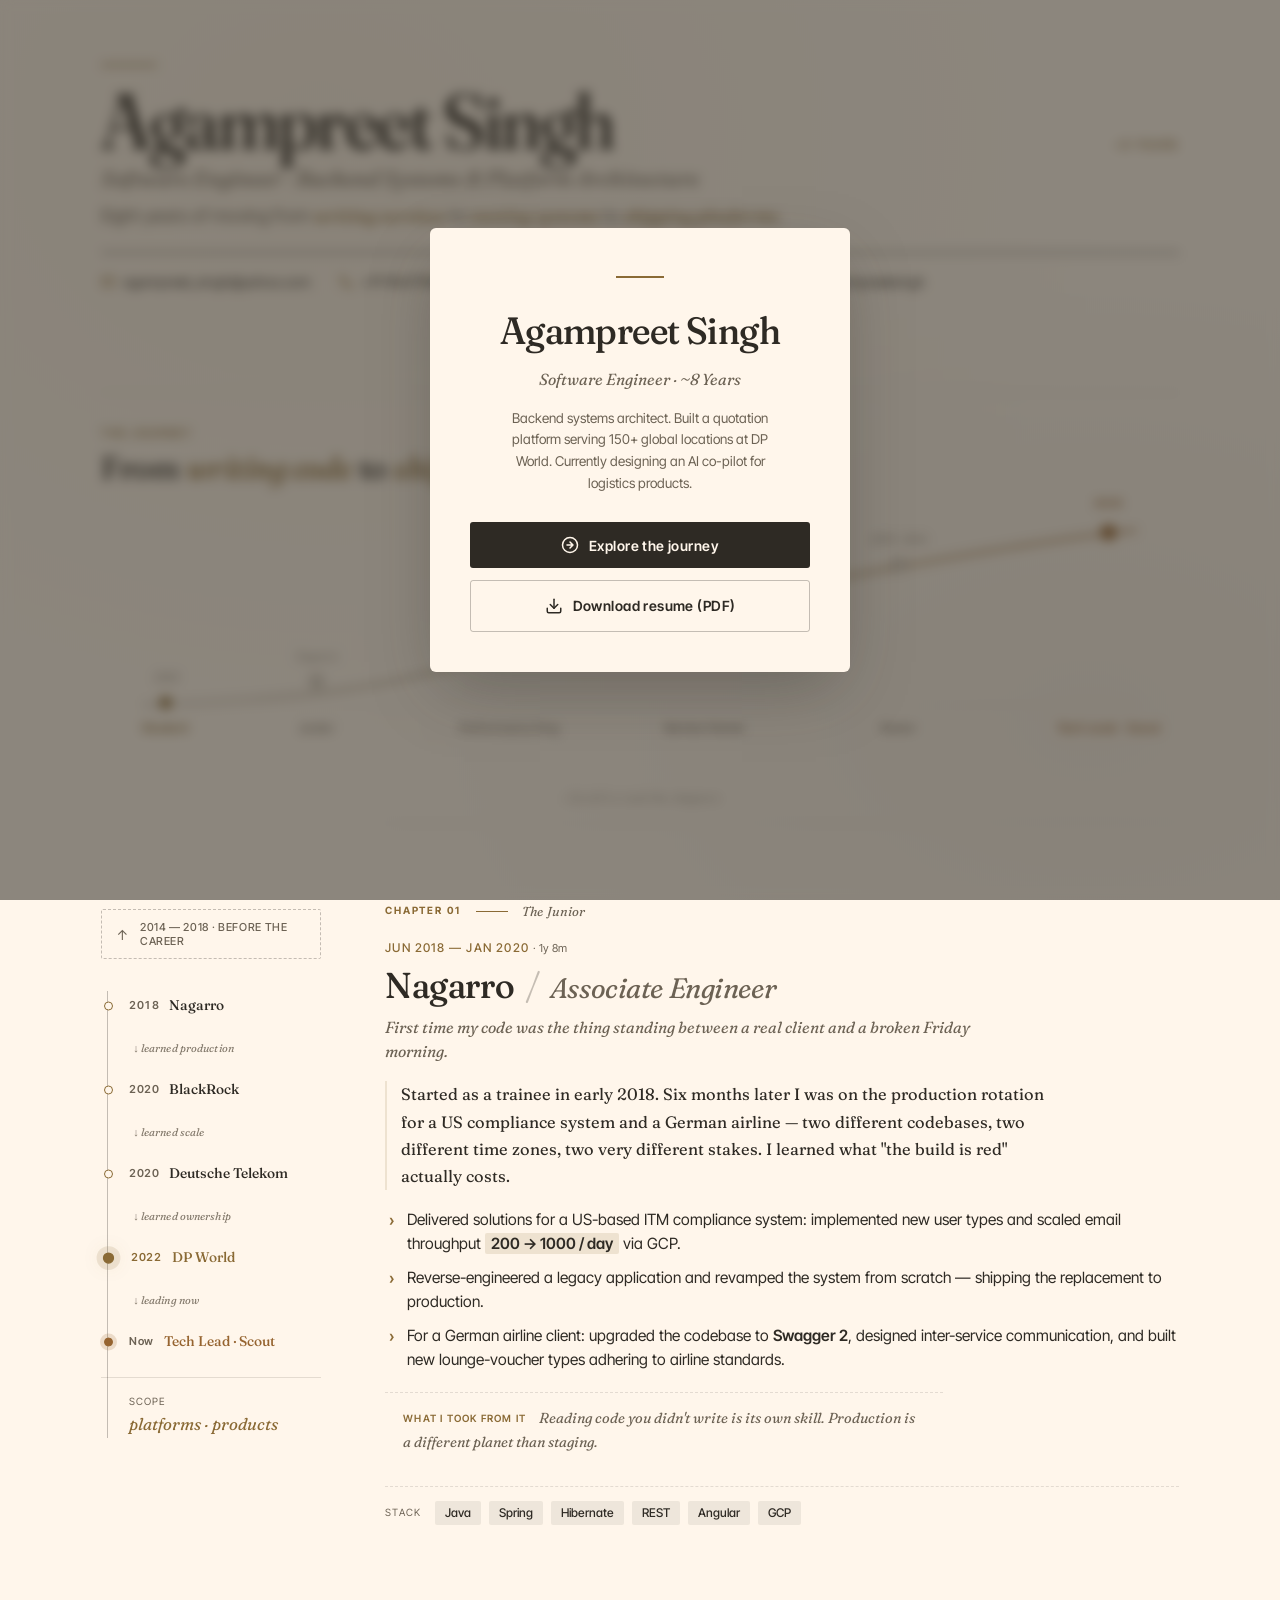
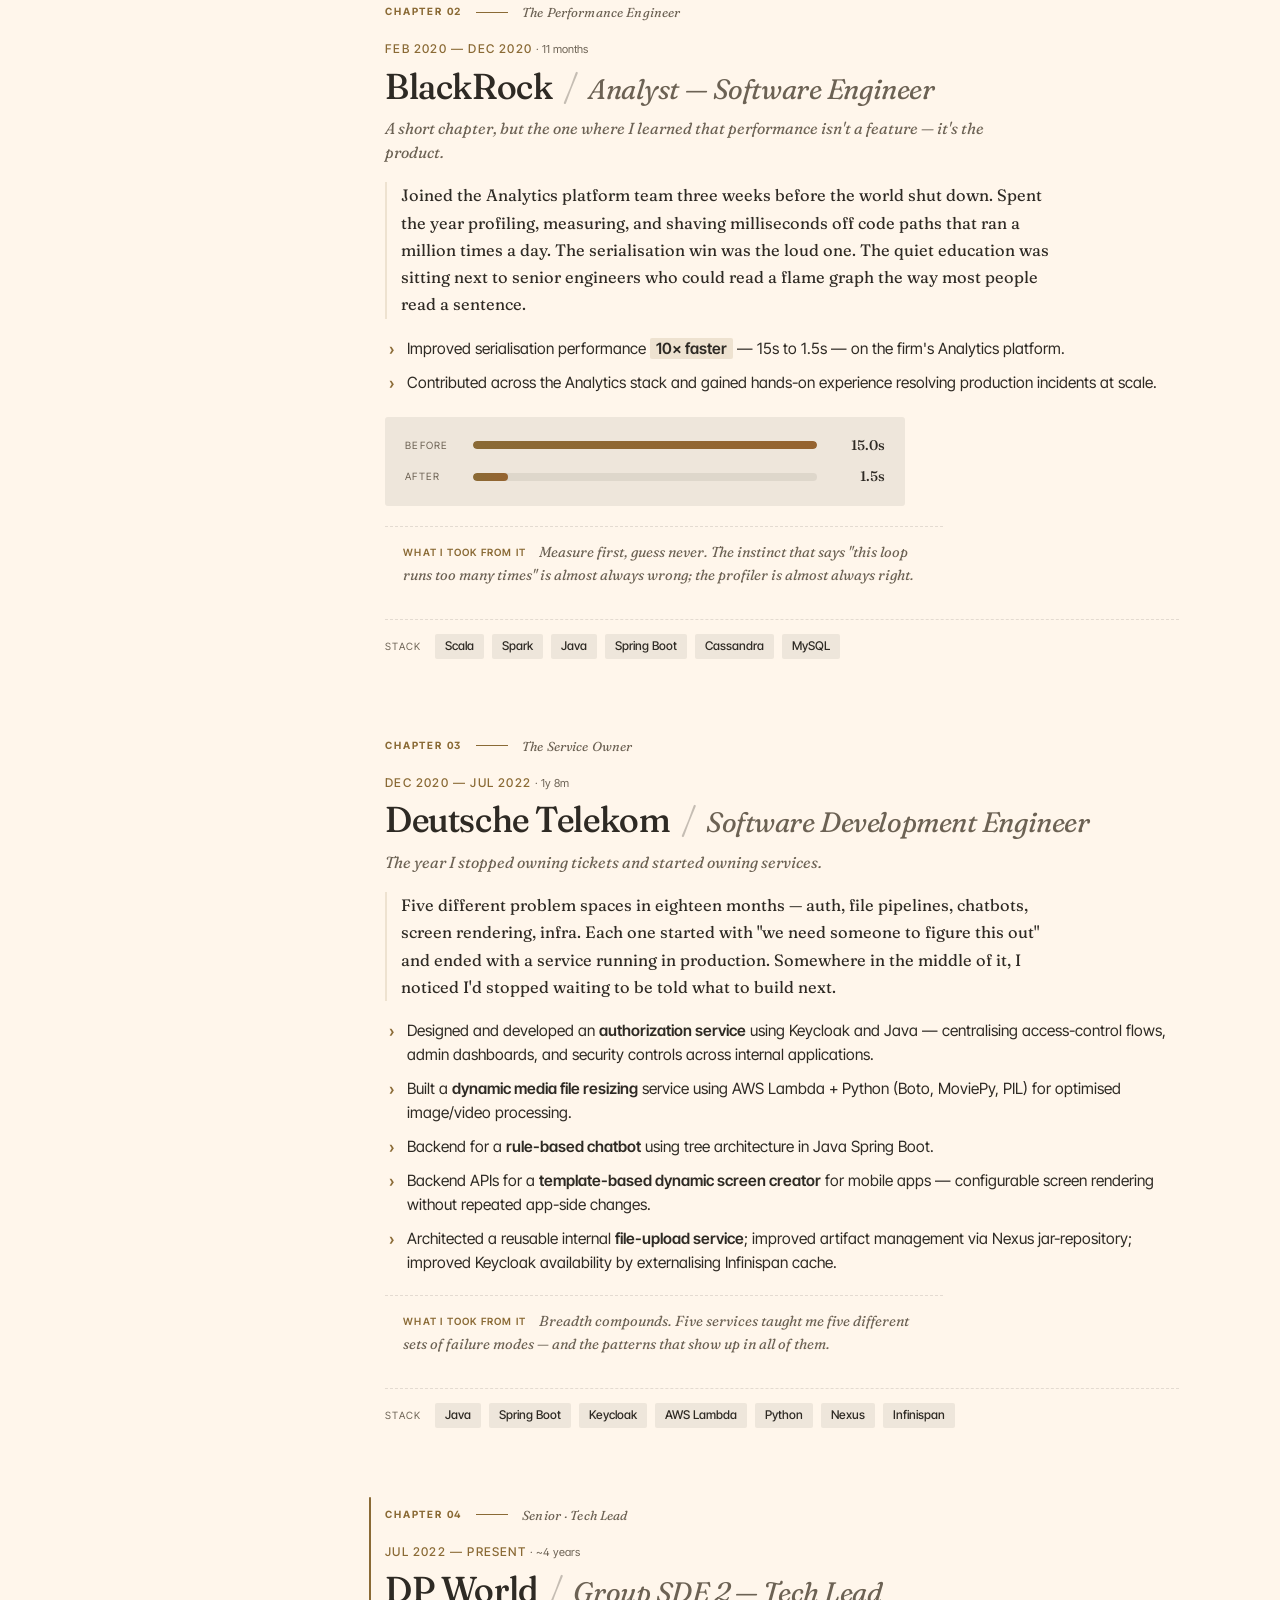
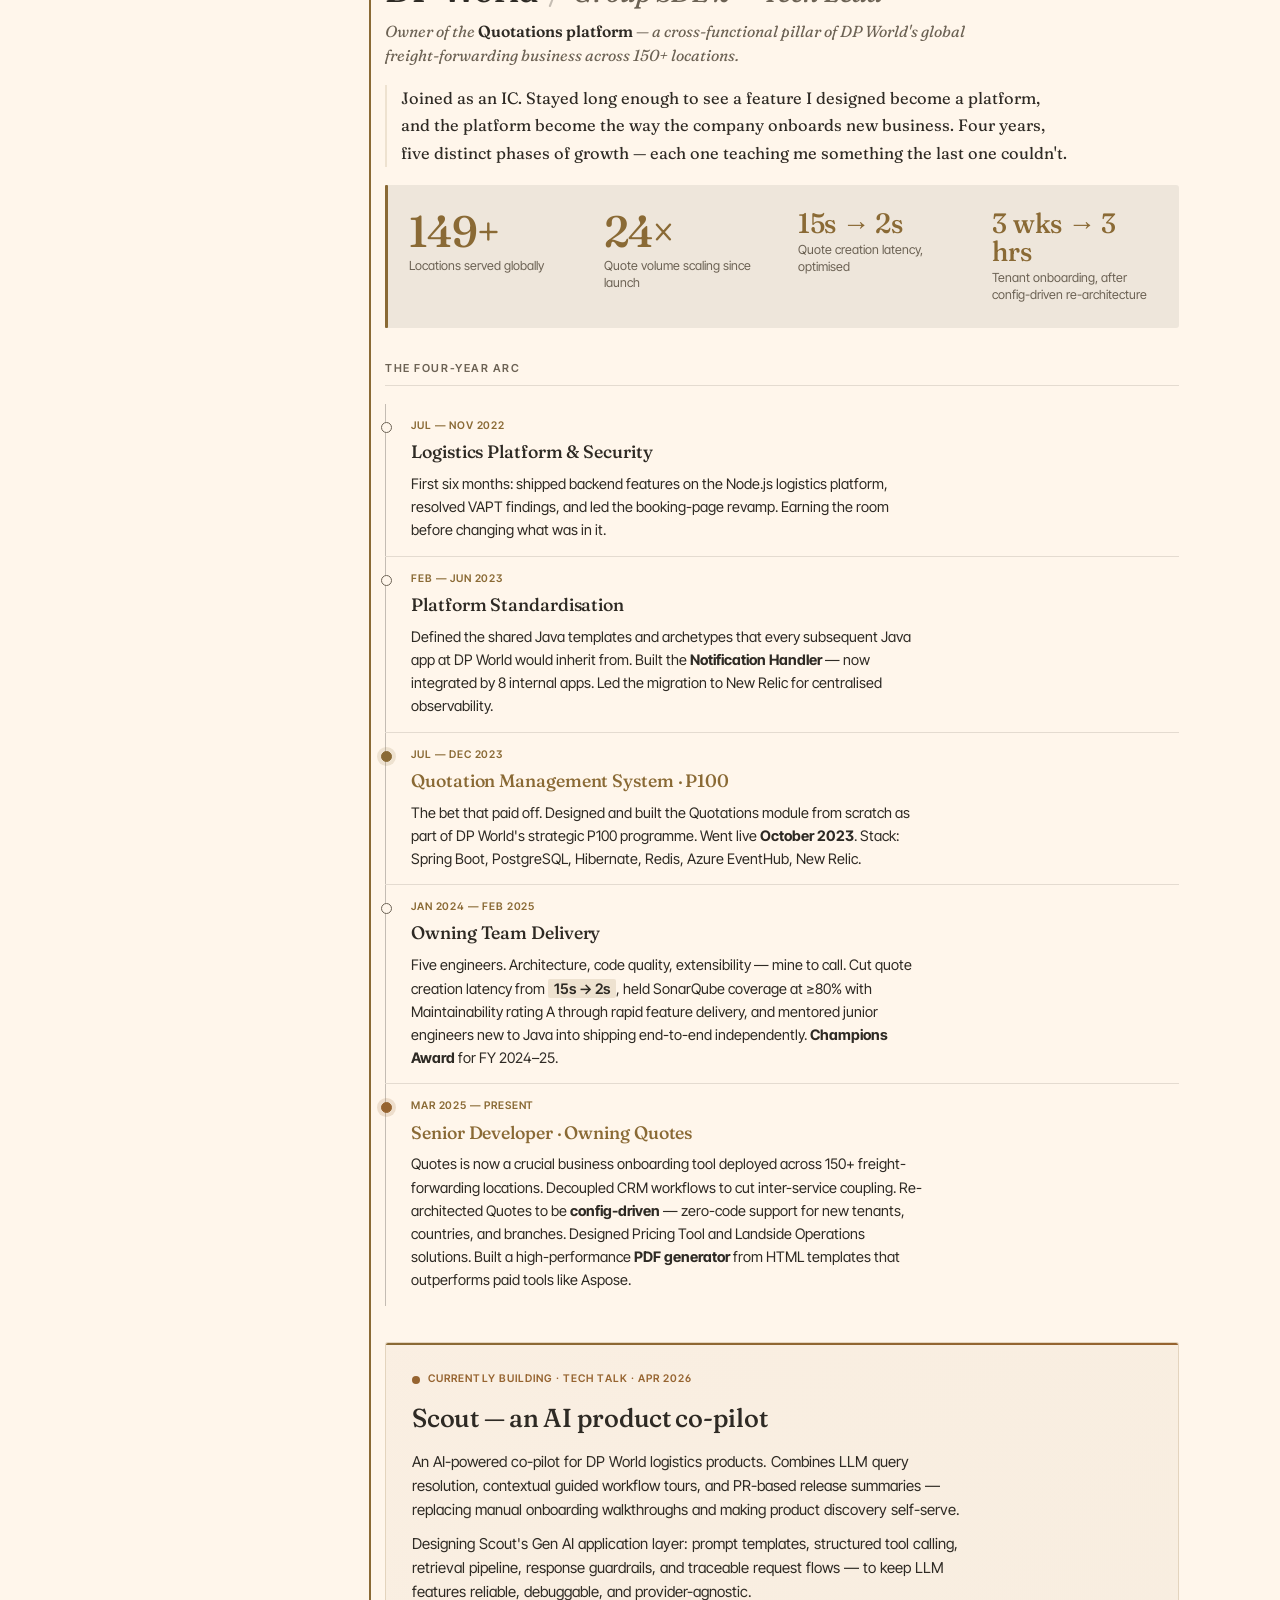
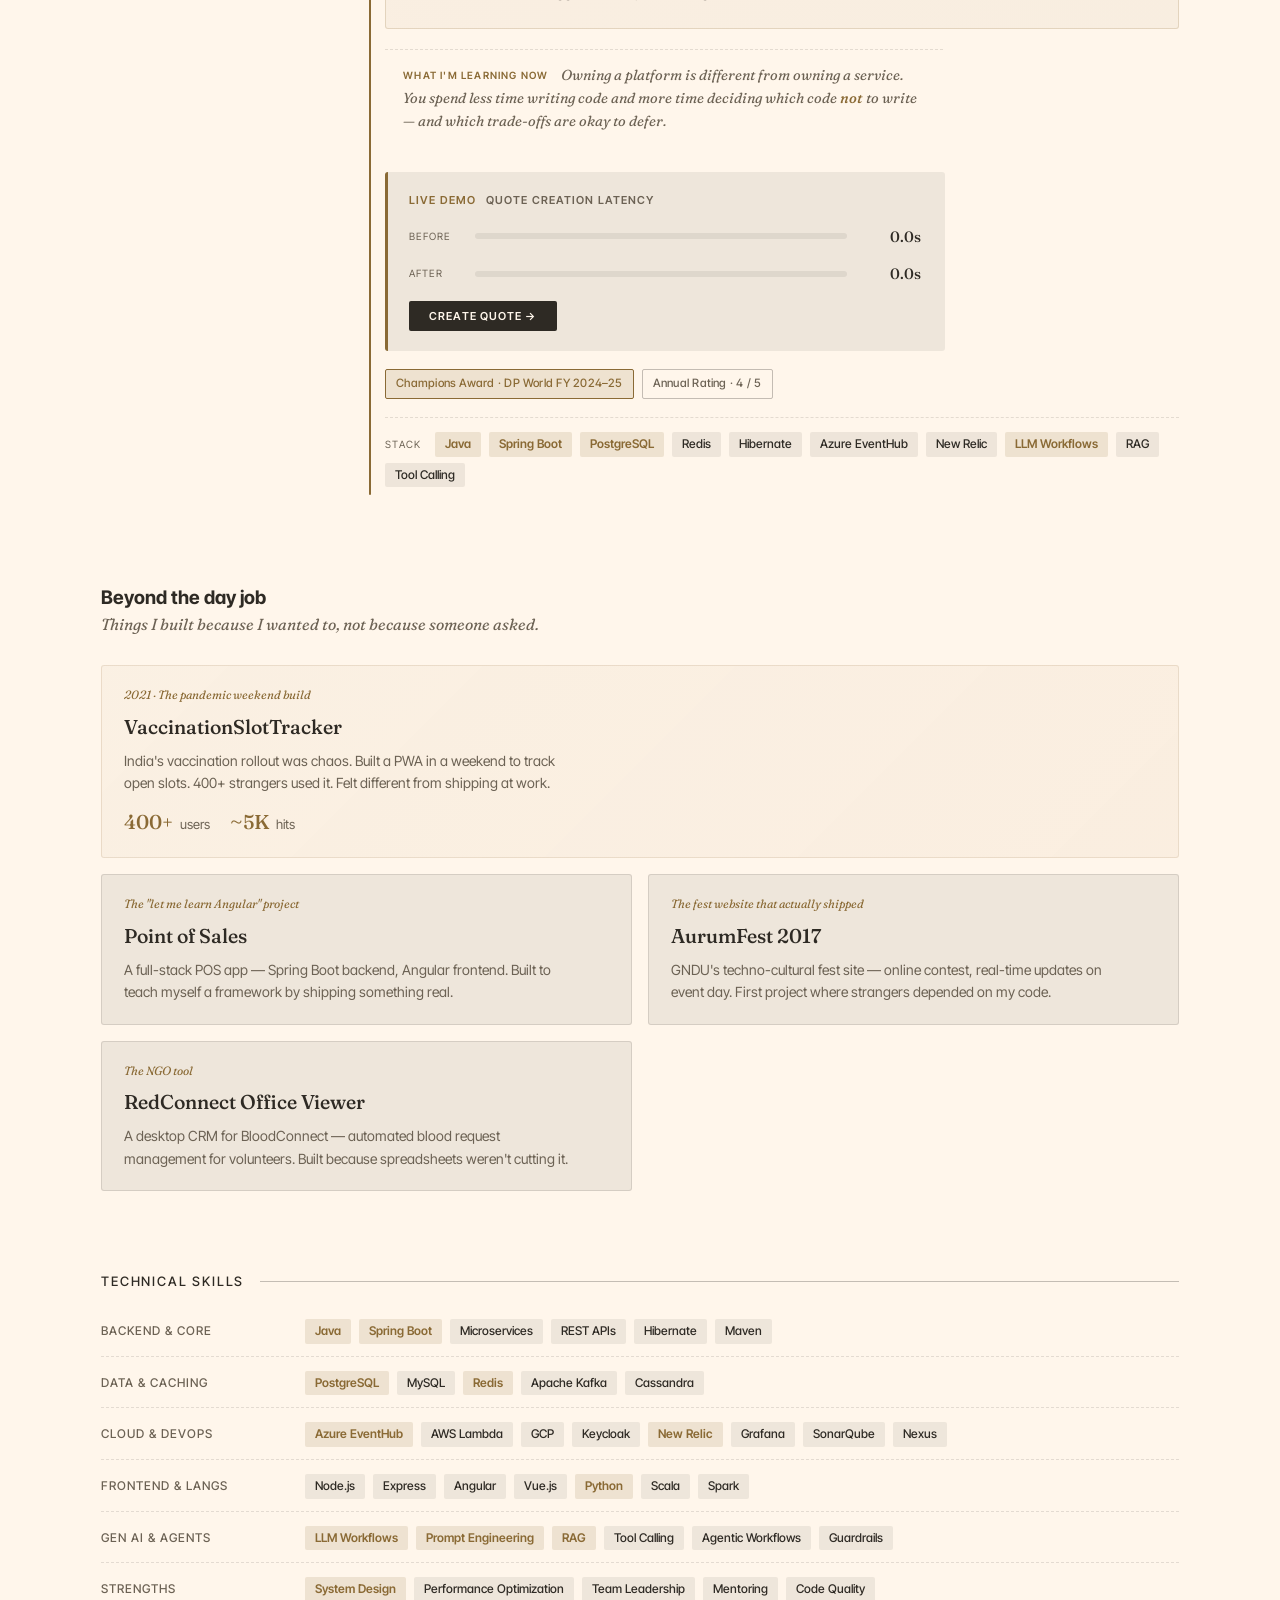
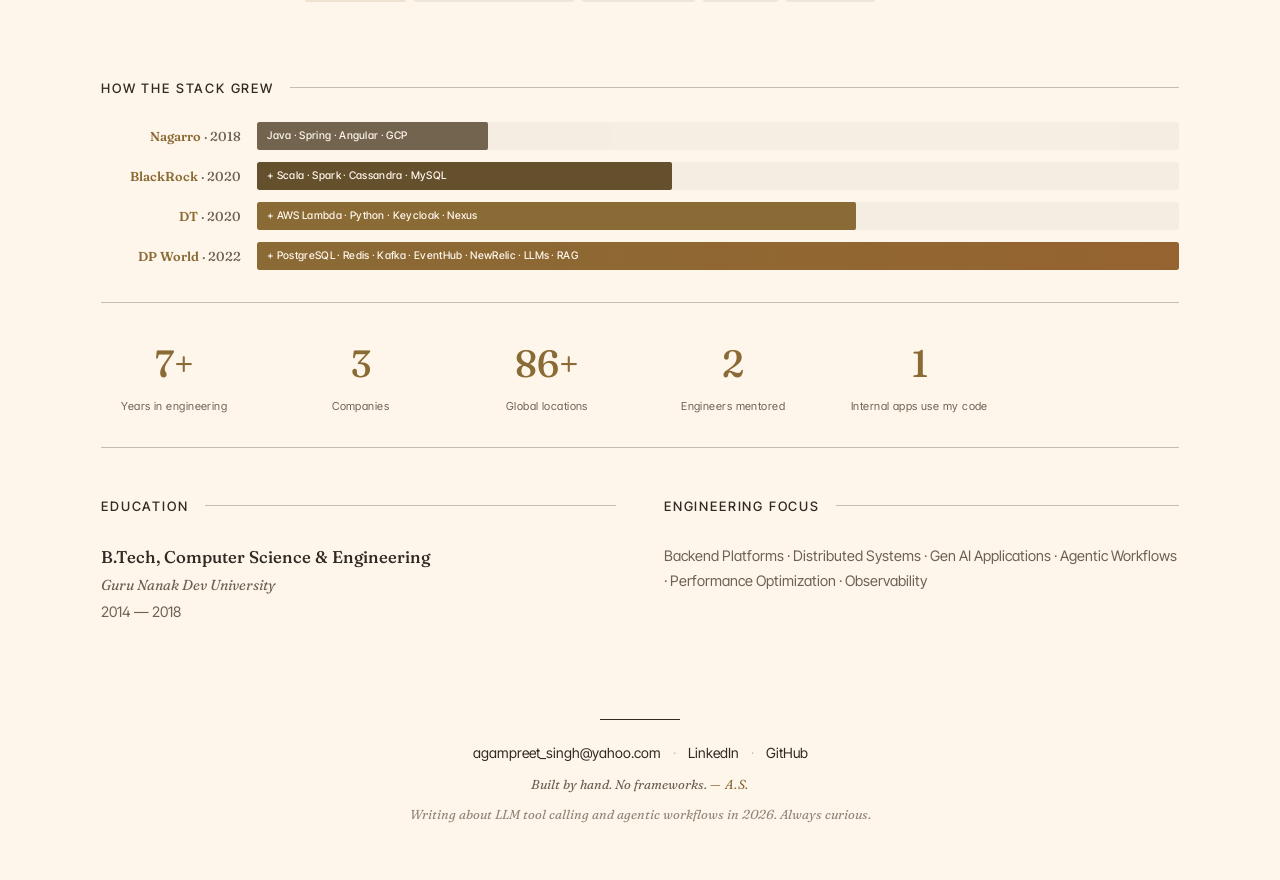
==== index.html @ b266a994 "resume @8 Years" ====
<!DOCTYPE html>
<html lang="en">
<head>
  <!-- ═══ CHARACTER SET & VIEWPORT ═══ -->
  <meta charset="utf-8">
  <meta name="viewport" content="width=device-width, initial-scale=1">
  <meta http-equiv="X-UA-Compatible" content="IE=edge">

  <!-- ═══ PRIMARY SEO ═══ -->
  <title>Agampreet Singh — Software Engineer · Backend Systems &amp; Platform Architecture</title>
  <meta name="description" content="Agampreet Singh is a Software Engineer with 8+ years building scalable backend platforms. Currently Group SDE 2 &amp; Tech Lead at DP World — architecting AI-powered logistics products and the Quotations platform serving 150+ global locations.">
  <meta name="keywords" content="Agampreet Singh, Software Engineer, Backend Engineer, Java, Spring Boot, DP World, BlackRock, Deutsche Telekom, Platform Architecture, Microservices, Gen AI, Tech Lead">
  <meta name="author" content="Agampreet Singh">
  <meta name="robots" content="index, follow">
  <link rel="canonical" href="https://agampreetsingh.me/">

  <!-- ═══ OPEN GRAPH (LinkedIn, Slack, WhatsApp previews) ═══ -->
  <meta property="og:type" content="profile">
  <meta property="og:title" content="Agampreet Singh — Software Engineer · Backend &amp; Platform">
  <meta property="og:description" content="8+ years. DP World · BlackRock · Deutsche Telekom · Nagarro. Currently building AI-powered logistics products and owning the Quotations platform serving 150+ global locations.">
  <meta property="og:url" content="https://agampreetsingh.me/">
  <meta property="og:site_name" content="Agampreet Singh">
  <meta property="og:locale" content="en_GB">
  <meta property="profile:first_name" content="Agampreet">
  <meta property="profile:last_name" content="Singh">

  <!-- ═══ TWITTER / X CARD ═══ -->
  <meta name="twitter:card" content="summary">
  <meta name="twitter:title" content="Agampreet Singh — Software Engineer">
  <meta name="twitter:description" content="8+ years. DP World · BlackRock · Deutsche Telekom. Backend systems, platform architecture, Gen AI.">
  <meta name="twitter:creator" content="@agampreetsingh">

  <!-- ═══ STRUCTURED DATA — Person + WebSite ═══ -->
  <script type="application/ld+json">
  {
    "@context": "https://schema.org",
    "@graph": [
      {
        "@type": "Person",
        "@id": "https://agampreetsingh.me/#person",
        "name": "Agampreet Singh",
        "jobTitle": "Software Engineer — Tech Lead",
        "description": "Software Engineer with 8+ years building scalable backend platforms and distributed systems. Currently Group SDE 2 at DP World, architecting AI-powered logistics products.",
        "url": "https://agampreetsingh.me/",
        "email": "agampreet_singh@yahoo.com",
        "sameAs": [
          "https://linkedin.com/in/agampreetsingh",
          "https://github.com/agampreetsingh"
        ],
        "alumniOf": {
          "@type": "CollegeOrUniversity",
          "name": "Guru Nanak Dev University",
          "sameAs": "https://www.gndu.ac.in/"
        },
        "knowsAbout": [
          "Java", "Spring Boot", "Microservices", "PostgreSQL", "Redis",
          "Apache Kafka", "Azure", "AWS", "Gen AI", "LLM Workflows",
          "RAG", "Agentic Workflows", "Platform Architecture",
          "Performance Optimization", "System Design"
        ],
        "worksFor": {
          "@type": "Organization",
          "name": "DP World",
          "sameAs": "https://www.dpworld.com/"
        }
      },
      {
        "@type": "WebSite",
        "@id": "https://agampreetsingh.me/#website",
        "url": "https://agampreetsingh.me/",
        "name": "Agampreet Singh — Portfolio",
        "description": "Personal portfolio of Agampreet Singh, Software Engineer specialising in backend systems and platform architecture.",
        "author": { "@id": "https://agampreetsingh.me/#person" }
      }
    ]
  }
  </script>

  <!-- ═══ PERFORMANCE HINTS ═══ -->
  <link rel="preconnect" href="https://fonts.googleapis.com">
  <link rel="preconnect" href="https://fonts.gstatic.com" crossorigin>
  <link rel="dns-prefetch" href="https://fonts.googleapis.com">

  <!-- ═══ FONTS ═══ -->
  <link href="https://fonts.googleapis.com/css2?family=Fraunces:ital,opsz,wght,SOFT,WONK@0,9..144,300..700,30..100,0..1;1,9..144,300..700,30..100,0..1&family=Inter+Tight:wght@400;500;600;700&display=swap" rel="stylesheet">

  <!-- ═══ FAVICON PLACEHOLDERS (drop your files here) ═══ -->
  <link rel="icon" href="/favicon.ico" sizes="any">
  <link rel="icon" type="image/png" sizes="32x32" href="/favicon-32.png">
  <link rel="icon" type="image/png" sizes="192x192" href="/favicon-192.png">
  <link rel="apple-touch-icon" sizes="180x180" href="/apple-touch-icon.png">
  <link rel="manifest" href="/site.webmanifest">
  <meta name="theme-color" content="#fff6eb">

  <!-- ═══ STYLESHEET ═══ -->
  <link rel="stylesheet" href="css/style.css">

  <!-- ═══ GOOGLE ANALYTICS ═══ -->
  <script async src="https://www.googletagmanager.com/gtag/js?id=G-FTN7V9PC06"></script>
  <script>
    window.dataLayer = window.dataLayer || [];
    function gtag(){dataLayer.push(arguments);}
    gtag('js', new Date());
    gtag('config', 'G-FTN7V9PC06');
  </script>
</head>
<body>
<a class="skip-link" href="#content">Skip to content</a>

<!-- ═══════ WELCOME MODAL ═══════ -->
<div class="welcome-overlay" id="welcomeOverlay">
  <div class="welcome-card" id="welcomeCard">
    <div class="welcome-accent"></div>
    <h2 class="welcome-name">Agampreet Singh</h2>
    <p class="welcome-sub">Software Engineer · ~8 Years</p>
    <p class="welcome-summary">Backend systems architect. Built a quotation platform serving 150+ global locations at DP World. Currently designing an AI co-pilot for logistics products.</p>
    <div class="welcome-actions">
      <button class="welcome-btn welcome-btn-primary" id="welcomeExplore" type="button">
        <svg width="18" height="18" viewBox="0 0 24 24" fill="none" stroke="currentColor" stroke-width="2" stroke-linecap="round" stroke-linejoin="round"><circle cx="12" cy="12" r="10"/><path d="m12 8 4 4-4 4M8 12h8"/></svg>
        Explore the journey
      </button>
      <a class="welcome-btn welcome-btn-secondary" href="resume.pdf" download id="welcomeDownload">
        <svg width="18" height="18" viewBox="0 0 24 24" fill="none" stroke="currentColor" stroke-width="2" stroke-linecap="round" stroke-linejoin="round"><path d="M21 15v4a2 2 0 0 1-2 2H5a2 2 0 0 1-2-2v-4"/><polyline points="7 10 12 15 17 10"/><line x1="12" y1="15" x2="12" y2="3"/></svg>
        Download resume (PDF)
      </a>
    </div>
  </div>
</div>

<!-- Scroll progress bar -->
<div class="scroll-progress" aria-hidden="true">
  <div class="scroll-progress-fill"></div>
</div>

<!-- Persistent name watermark — appears after masthead scrolls out -->
<div class="watermark" aria-hidden="true">
  <span class="watermark-name">Agampreet Singh</span>
  <span class="watermark-sep">·</span>
  <span class="watermark-stage" data-stage-target>The Student</span>
</div>

<a class="pdf-fab" id="pdfFab" href="resume.pdf" download title="Download Resume PDF" aria-label="Download Resume PDF">
  <svg width="20" height="20" viewBox="0 0 24 24" fill="none" stroke="currentColor" stroke-width="2" stroke-linecap="round" stroke-linejoin="round"><path d="M21 15v4a2 2 0 0 1-2 2H5a2 2 0 0 1-2-2v-4"/><polyline points="7 10 12 15 17 10"/><line x1="12" y1="15" x2="12" y2="3"/></svg>
  <span class="pdf-fab-label">PDF</span>
</a>



<!-- ═════════════════════ MOBILE HORIZONTAL TIMELINE RAIL ═════════════════════ -->
<nav class="mob-rail" aria-label="Career progress">
  <div class="mob-rail-track"><div class="mob-rail-fill"></div></div>
  <button class="mob-stop" data-role="nagarro">
    <span class="mob-dot"></span>
    <span class="mob-label">Nagarro</span>
  </button>
  <button class="mob-stop" data-role="blackrock">
    <span class="mob-dot"></span>
    <span class="mob-label">BlackRock</span>
  </button>
  <button class="mob-stop" data-role="telekom">
    <span class="mob-dot"></span>
    <span class="mob-label">Telekom</span>
  </button>
  <button class="mob-stop is-current" data-role="dpworld">
    <span class="mob-dot"></span>
    <span class="mob-label">DP World</span>
  </button>
</nav>

<div class="page">

  <!-- ═════════════════════ MASTHEAD ═════════════════════ -->
  <header class="masthead">
    <div class="accent-mark"></div>
    <div class="name-block">
      <h1>Agampreet Singh</h1>
      <span class="years-tag">~8 Years</span>
    </div>
    <p class="kicker">Software Engineer · Backend Systems &amp; Platform Architecture<br><span class="kicker-sub">Eight years of moving from <em>writing services</em> to <em>owning systems</em> to <em>shipping platforms.</em></span></p>
    <div class="masthead-rule"></div>
    <ul class="contact">
      <li>
        <svg class="icon" viewBox="0 0 24 24" fill="none" stroke="currentColor" stroke-width="2" stroke-linecap="round" stroke-linejoin="round" aria-hidden="true"><rect x="2" y="4" width="20" height="16" rx="2"/><path d="m22 7-10 5L2 7"/></svg>
        <a href="mailto:agampreet_singh@yahoo.com">agampreet_singh@yahoo.com</a>
      </li>
      <li>
        <svg class="icon" viewBox="0 0 24 24" fill="none" stroke="currentColor" stroke-width="2" stroke-linecap="round" stroke-linejoin="round" aria-hidden="true"><path d="M22 16.92v3a2 2 0 0 1-2.18 2 19.79 19.79 0 0 1-8.63-3.07 19.5 19.5 0 0 1-6-6 19.79 19.79 0 0 1-3.07-8.67A2 2 0 0 1 4.11 2h3a2 2 0 0 1 2 1.72 12.84 12.84 0 0 0 .7 2.81 2 2 0 0 1-.45 2.11L8.09 9.91a16 16 0 0 0 6 6l1.27-1.27a2 2 0 0 1 2.11-.45 12.84 12.84 0 0 0 2.81.7A2 2 0 0 1 22 16.92z"/></svg>
        <a href="tel:+919041716953">+91 9041716953</a>
      </li>
      <li>
        <svg class="icon" viewBox="0 0 24 24" fill="none" stroke="currentColor" stroke-width="2" stroke-linecap="round" stroke-linejoin="round" aria-hidden="true"><path d="M16 8a6 6 0 0 1 6 6v7h-4v-7a2 2 0 0 0-4 0v7h-4v-7a6 6 0 0 1 6-6z"/><rect x="2" y="9" width="4" height="12"/><circle cx="4" cy="4" r="2"/></svg>
        <a href="https://linkedin.com/in/agampreetsingh" target="_blank" rel="noopener">linkedin.com/in/agampreetsingh</a>
      </li>
      <li>
        <svg class="icon" viewBox="0 0 24 24" fill="none" stroke="currentColor" stroke-width="2" stroke-linecap="round" stroke-linejoin="round" aria-hidden="true"><path d="M9 19c-5 1.5-5-2.5-7-3m14 6v-3.87a3.37 3.37 0 0 0-.94-2.61c3.14-.35 6.44-1.54 6.44-7A5.44 5.44 0 0 0 20 4.77 5.07 5.07 0 0 0 19.91 1S18.73.65 16 2.48a13.38 13.38 0 0 0-7 0C6.27.65 5.09 1 5.09 1A5.07 5.07 0 0 0 5 4.77a5.44 5.44 0 0 0-1.5 3.78c0 5.42 3.3 6.61 6.44 7A3.37 3.37 0 0 0 9 18.13V22"/></svg>
        <a href="https://github.com/agampreetsingh" target="_blank" rel="noopener">github.com/agampreetsingh</a>
      </li>
    </ul>
  </header>

  <!-- ═════════════════════ CAREER COMPASS — the trajectory at a glance ═════════════════════ -->
  <section class="compass" aria-label="Career trajectory overview">
    <div class="compass-head">
      <span class="compass-eyebrow">The journey</span>
      <h2 class="compass-title">From <em>writing code</em> to <em>shipping platforms</em></h2>
    </div>
    <div class="compass-canvas" aria-hidden="true">
      <svg class="compass-svg" viewBox="0 0 1000 240" preserveAspectRatio="xMidYMid meet">
        <!-- The trajectory curve -->
        <defs>
          <linearGradient id="trajGrad" x1="0" y1="0" x2="1" y2="0">
            <stop offset="0%"  stop-color="var(--ink-soft)" stop-opacity="0.4"/>
            <stop offset="50%" stop-color="var(--accent)" stop-opacity="0.9"/>
            <stop offset="100%" stop-color="var(--accent-warm)" stop-opacity="1"/>
          </linearGradient>
        </defs>
        <!-- Baseline -->
        <line x1="40" y1="180" x2="960" y2="180" stroke="var(--hairline-soft)" stroke-width="1" stroke-dasharray="3 4"/>
        <!-- The trajectory path: gentle climb from lower-left to upper-right -->
        <path id="trajectory"
              d="M 40 180 C 200 175, 280 160, 340 140 S 480 100, 560 85 S 720 55, 820 38 S 940 20, 960 18"
              fill="none"
              stroke="url(#trajGrad)"
              stroke-width="2.2"
              stroke-linecap="round"
              pathLength="100"
              class="compass-path"/>
        <!-- Stage milestones -->
        <g class="compass-stops">
          <g class="compass-stop" data-stage="student" style="--stop-x:60px; --stop-y:178px;">
            <circle cx="60" cy="178" r="5" class="compass-dot"/>
            <text x="60" y="205" class="compass-label" text-anchor="middle">Student</text>
            <text x="60" y="158" class="compass-year" text-anchor="middle">2018</text>
          </g>
          <g class="compass-stop" data-stage="junior" style="--stop-x:200px; --stop-y:158px;">
            <circle cx="200" cy="158" r="5" class="compass-dot"/>
            <text x="200" y="205" class="compass-label" text-anchor="middle">Junior</text>
            <text x="200" y="138" class="compass-year" text-anchor="middle">Nagarro</text>
          </g>
          <g class="compass-stop" data-stage="perf" style="--stop-x:380px; --stop-y:120px;">
            <circle cx="380" cy="120" r="5" class="compass-dot"/>
            <text x="380" y="205" class="compass-label" text-anchor="middle">Performance Eng.</text>
            <text x="380" y="100" class="compass-year" text-anchor="middle">BlackRock</text>
          </g>
          <g class="compass-stop" data-stage="owner" style="--stop-x:560px; --stop-y:85px;">
            <circle cx="560" cy="85" r="5" class="compass-dot"/>
            <text x="560" y="205" class="compass-label" text-anchor="middle">Service Owner</text>
            <text x="560" y="65" class="compass-year" text-anchor="middle">DT</text>
          </g>
          <g class="compass-stop" data-stage="senior" style="--stop-x:740px; --stop-y:50px;">
            <circle cx="740" cy="50" r="5" class="compass-dot"/>
            <text x="740" y="205" class="compass-label" text-anchor="middle">Senior</text>
            <text x="740" y="30" class="compass-year" text-anchor="middle">DPW · 2024</text>
          </g>
          <g class="compass-stop" data-stage="lead" style="--stop-x:935px; --stop-y:20px;">
            <circle cx="935" cy="20" r="6.5" class="compass-dot compass-dot-current"/>
            <text x="935" y="205" class="compass-label compass-label-current" text-anchor="middle">Tech Lead · Scout</text>
            <text x="935" y="-4" class="compass-year compass-year-current" text-anchor="middle">Now</text>
          </g>
        </g>
        <!-- Moving marker (current scroll position on the curve) -->
        <circle r="8" class="compass-marker" cx="60" cy="178"/>
      </svg>
    </div>
    <p class="compass-hint">↓ Scroll to read the chapters</p>
    <!-- Mobile compass (replaces SVG on small screens) -->
    <div class="compass-mobile" aria-hidden="true">
      <div class="compass-mobile-stop is-reached" data-target="nagarro"><span class="compass-mobile-year">2018</span><span class="compass-mobile-label">The Junior</span></div>
      <div class="compass-mobile-stop" data-target="blackrock"><span class="compass-mobile-year">2020</span><span class="compass-mobile-label">Performance Eng.</span></div>
      <div class="compass-mobile-stop" data-target="telekom"><span class="compass-mobile-year">2020</span><span class="compass-mobile-label">Service Owner</span></div>
      <div class="compass-mobile-stop" data-target="dpworld"><span class="compass-mobile-year">2022</span><span class="compass-mobile-label">Senior · Lead</span></div>
      <div class="compass-mobile-stop is-current" data-target="dpworld"><span class="compass-mobile-year">Now</span><span class="compass-mobile-label">Tech Lead · Scout</span></div>
    </div>
  </section>

  <main id="content" class="main">

    <!-- ═════════════════════ TIMELINE + EXPERIENCE ═════════════════════ -->
    <section class="journey" aria-label="Career timeline">

      <!-- LEFT: the spine -->
      <aside class="timeline" aria-hidden="true">
        <div class="timeline-inner">

          <!-- Collapsed college reveal -->
          <button class="college-toggle" type="button" aria-expanded="false" aria-controls="college-segment">
            <span class="college-toggle-arrow">↑</span>
            <span class="college-toggle-label">2014 — 2018 · Before the career</span>
          </button>

          <!-- College segment (expandable) -->
          <div class="timeline-segment college-segment" id="college-segment" hidden>
            <div class="segment-line"></div>
            <div class="segment-stations">
              <div class="station" data-year="2014" data-station="college-start">
                <span class="station-dot"></span>
                <span class="station-year">2014</span>
                <span class="station-label">B.Tech, GNDU</span>
              </div>
              <div class="station" data-year="2016" data-station="college-mid">
                <span class="station-dot"></span>
                <span class="station-year">2016</span>
                <span class="station-label">Tech Head · CES</span>
              </div>
              <div class="station" data-year="2017" data-station="bootcamp">
                <span class="station-dot"></span>
                <span class="station-year">2017</span>
                <span class="station-label">Nagarro Bootcamp</span>
              </div>
              <div class="station" data-year="2018-trainee" data-station="trainee">
                <span class="station-dot"></span>
                <span class="station-year">2018</span>
                <span class="station-label">SDE Trainee</span>
              </div>
            </div>
          </div>

          <!-- Professional segment (always visible) -->
          <div class="timeline-segment pro-segment">
            <!-- The growing scope line -->
            <div class="scope-line">
              <div class="scope-line-fill"></div>
            </div>

            <div class="segment-stations">
              <div class="station is-pro" data-year="2018" data-station="nagarro" data-scope="1">
                <span class="station-dot"></span>
                <span class="station-year">2018</span>
                <span class="station-label">Nagarro</span>
              </div>
              <span class="station-bridge">↓ learned production</span>
              <div class="station is-pro" data-year="2020" data-station="blackrock" data-scope="2">
                <span class="station-dot"></span>
                <span class="station-year">2020</span>
                <span class="station-label">BlackRock</span>
              </div>
              <span class="station-bridge">↓ learned scale</span>
              <div class="station is-pro" data-year="2020-dec" data-station="telekom" data-scope="3">
                <span class="station-dot"></span>
                <span class="station-year">2020</span>
                <span class="station-label">Deutsche Telekom</span>
              </div>
              <span class="station-bridge">↓ learned ownership</span>
              <div class="station is-pro" data-year="2022" data-station="dpworld" data-scope="5">
                <span class="station-dot"></span>
                <span class="station-year">2022</span>
                <span class="station-label">DP World</span>
              </div>
              <span class="station-bridge">↓ leading now</span>
              <div class="station is-pro is-current" data-year="2026" data-station="now" data-scope="5">
                <span class="station-dot"></span>
                <span class="station-year">Now</span>
                <span class="station-label">Tech Lead · Scout</span>
              </div>
            </div>

            <!-- Scope ticker that travels with scroll -->
            <div class="scope-indicator">
              <span class="scope-label">Scope</span>
              <span class="scope-value">tickets</span>
            </div>
          </div>

        </div>
      </aside>

      <!-- RIGHT: the content -->
      <div class="content">

        <!-- Mobile-only college toggle (desktop one is in the timeline aside) -->
        <button class="college-toggle college-toggle-mobile" type="button" aria-expanded="false" aria-controls="college-content">
          <span class="college-toggle-arrow">↑</span>
          <span class="college-toggle-label">2014 — 2018 · Before the career</span>
        </button>

        <!-- College content (mirrors expanded timeline) -->
        <div class="content-college" id="college-content" hidden>
          <header class="role-head">
            <span class="role-meta">2014 — 2018</span>
            <h2>Before the career</h2>
            <p class="role-sub">Guru Nanak Dev University · B.Tech, Computer Science &amp; Engineering</p>
          </header>
          <div class="role-body">
            <p class="role-narrative">Four years of building things, teaching things, and running things. The pattern that became the career started here — show up early, ship something, teach someone else how to ship it too.</p>
            <ul class="bullets">
              <li><strong>Technical Head</strong>, Computer Engineering Students Society — taught flash classes on programming with the highest audience attendance of the 2016–17 session.</li>
              <li>Conducted workshops on game and web development; arranged sessions with industry professionals.</li>
              <li>Built <strong>AurumFest</strong> (2017) — the techno-cultural fest website for GNDU with an online contest and real-time updates on event day.</li>
              <li>Founded and ran the university music club; organised technical and cultural events at Aurum'17.</li>
              <li>Volunteer at <strong>BloodConnect</strong> NGO — handled blood-requirement requests and co-organised donation camps in Amritsar.</li>
            </ul>
            <div class="role-badges">
              <span class="badge">Google Scholarship · Grow with Google India · 2018</span>
              <span class="badge">Code Overnight 2016 · Winner</span>
              <span class="badge">Geek Night 2016 · Winner</span>
              <span class="badge">TCS GamOn 2016 · Top 3% Nationally</span>
            </div>
          </div>
        </div>

        <!-- Nagarro -->
        <article class="role-card" data-role="nagarro" data-stage="junior" data-stage-label="The Junior">
          <div class="chapter-intro" aria-hidden="true">
            <span class="chapter-num">Chapter 01</span>
            <span class="chapter-divider"></span>
            <span class="chapter-stage">The Junior</span>
          </div>
          <header class="role-head">
            <span class="role-meta">Jun 2018 — Jan 2020 <span class="role-meta-tag">· 1y 8m</span></span>
            <h2>Nagarro <span class="role-sep">/</span> <span class="role-position">Associate Engineer</span></h2>
            <p class="role-sub">First time my code was the thing standing between a real client and a broken Friday morning.</p>
          </header>
          <div class="role-body">
            <p class="role-narrative">Started as a trainee in early 2018. Six months later I was on the production rotation for a US compliance system and a German airline — two different codebases, two different time zones, two very different stakes. I learned what "the build is red" actually costs.</p>
            <ul class="bullets">
              <li>Delivered solutions for a US-based ITM compliance system: implemented new user types and scaled email throughput <span class="hl">200 → 1000 / day</span> via GCP.</li>
              <li>Reverse-engineered a legacy application and revamped the system from scratch — shipping the replacement to production.</li>
              <li>For a German airline client: upgraded the codebase to <strong>Swagger 2</strong>, designed inter-service communication, and built new lounge-voucher types adhering to airline standards.</li>
            </ul>
            <p class="role-takeaway"><span class="takeaway-label">What I took from it</span> Reading code you didn't write is its own skill. Production is a different planet than staging.</p>
            <div class="role-stack">
              <span class="stack-label">Stack</span>
              <span class="chip">Java</span>
              <span class="chip">Spring</span>
              <span class="chip">Hibernate</span>
              <span class="chip">REST</span>
              <span class="chip">Angular</span>
              <span class="chip">GCP</span>
            </div>
          </div>
        </article>

        <!-- BlackRock -->
        <article class="role-card" data-role="blackrock" data-stage="perf" data-stage-label="The Performance Engineer">
          <div class="chapter-intro" aria-hidden="true">
            <span class="chapter-num">Chapter 02</span>
            <span class="chapter-divider"></span>
            <span class="chapter-stage">The Performance Engineer</span>
          </div>
          <header class="role-head">
            <span class="role-meta">Feb 2020 — Dec 2020 <span class="role-meta-tag">· 11 months</span></span>
            <h2>BlackRock <span class="role-sep">/</span> <span class="role-position">Analyst — Software Engineer</span></h2>
            <p class="role-sub">A short chapter, but the one where I learned that performance isn't a feature — it's the product.</p>
          </header>
          <div class="role-body">
            <p class="role-narrative">Joined the Analytics platform team three weeks before the world shut down. Spent the year profiling, measuring, and shaving milliseconds off code paths that ran a million times a day. The serialisation win was the loud one. The quiet education was sitting next to senior engineers who could read a flame graph the way most people read a sentence.</p>
            <ul class="bullets">
              <li>Improved serialisation performance <span class="hl">10× faster</span> — 15s to 1.5s — on the firm's Analytics platform.</li>
              <li>Contributed across the Analytics stack and gained hands-on experience resolving production incidents at scale.</li>
            </ul>
            <!-- Small visual moment — the 10× win, drawn -->
            <div class="latency-viz" data-viz="blackrock-latency" aria-hidden="true">
              <div class="latency-row">
                <span class="latency-tag">Before</span>
                <div class="latency-bar latency-bar-before"><span class="latency-bar-fill"></span></div>
                <span class="latency-value">15.0s</span>
              </div>
              <div class="latency-row">
                <span class="latency-tag">After</span>
                <div class="latency-bar latency-bar-after"><span class="latency-bar-fill"></span></div>
                <span class="latency-value">1.5s</span>
              </div>
            </div>
            <p class="role-takeaway"><span class="takeaway-label">What I took from it</span> Measure first, guess never. The instinct that says "this loop runs too many times" is almost always wrong; the profiler is almost always right.</p>
            <div class="role-stack">
              <span class="stack-label">Stack</span>
              <span class="chip">Scala</span>
              <span class="chip">Spark</span>
              <span class="chip">Java</span>
              <span class="chip">Spring Boot</span>
              <span class="chip">Cassandra</span>
              <span class="chip">MySQL</span>
            </div>
          </div>
        </article>

        <!-- Deutsche Telekom -->
        <article class="role-card" data-role="telekom" data-stage="owner" data-stage-label="The Service Owner">
          <div class="chapter-intro" aria-hidden="true">
            <span class="chapter-num">Chapter 03</span>
            <span class="chapter-divider"></span>
            <span class="chapter-stage">The Service Owner</span>
          </div>
          <header class="role-head">
            <span class="role-meta">Dec 2020 — Jul 2022 <span class="role-meta-tag">· 1y 8m</span></span>
            <h2>Deutsche Telekom <span class="role-sep">/</span> <span class="role-position">Software Development Engineer</span></h2>
            <p class="role-sub">The year I stopped owning tickets and started owning services.</p>
          </header>
          <div class="role-body">
            <p class="role-narrative">Five different problem spaces in eighteen months — auth, file pipelines, chatbots, screen rendering, infra. Each one started with "we need someone to figure this out" and ended with a service running in production. Somewhere in the middle of it, I noticed I'd stopped waiting to be told what to build next.</p>
            <ul class="bullets">
              <li>Designed and developed an <strong>authorization service</strong> using Keycloak and Java — centralising access-control flows, admin dashboards, and security controls across internal applications.</li>
              <li>Built a <strong>dynamic media file resizing</strong> service using AWS Lambda + Python (Boto, MoviePy, PIL) for optimised image/video processing.</li>
              <li>Backend for a <strong>rule-based chatbot</strong> using tree architecture in Java Spring Boot.</li>
              <li>Backend APIs for a <strong>template-based dynamic screen creator</strong> for mobile apps — configurable screen rendering without repeated app-side changes.</li>
              <li>Architected a reusable internal <strong>file-upload service</strong>; improved artifact management via Nexus jar-repository; improved Keycloak availability by externalising Infinispan cache.</li>
            </ul>
            <p class="role-takeaway"><span class="takeaway-label">What I took from it</span> Breadth compounds. Five services taught me five different sets of failure modes — and the patterns that show up in all of them.</p>
            <div class="role-stack">
              <span class="stack-label">Stack</span>
              <span class="chip">Java</span>
              <span class="chip">Spring Boot</span>
              <span class="chip">Keycloak</span>
              <span class="chip">AWS Lambda</span>
              <span class="chip">Python</span>
              <span class="chip">Nexus</span>
              <span class="chip">Infinispan</span>
            </div>
          </div>
        </article>

        <!-- DP World -->
        <article class="role-card is-headline" data-role="dpworld" data-stage="lead" data-stage-label="The Tech Lead">
          <div class="chapter-intro" aria-hidden="true">
            <span class="chapter-num">Chapter 04</span>
            <span class="chapter-divider"></span>
            <span class="chapter-stage">Senior · Tech Lead</span>
          </div>
          <header class="role-head">
            <span class="role-meta">Jul 2022 — Present <span class="role-meta-tag">· ~4 years</span></span>
            <h2>DP World <span class="role-sep">/</span> <span class="role-position">Group SDE 2 — Tech Lead</span></h2>
            <p class="role-sub">Owner of the <strong>Quotations platform</strong> — a cross-functional pillar of DP World's global freight-forwarding business across 150+ locations.</p>
          </header>
          <div class="role-body">

            <p class="role-narrative">Joined as an IC. Stayed long enough to see a feature I designed become a platform, and the platform become the way the company onboards new business. Four years, five distinct phases of growth — each one teaching me something the last one couldn't.</p>

            <!-- Headline metrics -->
            <div class="metrics" data-viz="dpw-metrics">
              <div class="metric">
                <span class="metric-number" data-count-to="150" data-count-suffix="+">0</span>
                <span class="metric-label">Locations served globally</span>
              </div>
              <div class="metric">
                <span class="metric-number" data-count-to="25" data-count-suffix="×">0</span>
                <span class="metric-label">Quote volume scaling since launch</span>
              </div>
              <div class="metric">
                <span class="metric-number metric-text" data-text-to="15s → 2s">—</span>
                <span class="metric-label">Quote creation latency, optimised</span>
              </div>
              <div class="metric">
                <span class="metric-number metric-text" data-text-to="3 wks → 3 hrs">—</span>
                <span class="metric-label">Tenant onboarding, after config-driven re-architecture</span>
              </div>
            </div>

            <!-- ═════ Phased journey inside DP World ═════ -->
            <div class="phases">
              <h3 class="phases-head">The four-year arc</h3>

              <div class="phase">
                <span class="phase-date">Jul — Nov 2022</span>
                <h4 class="phase-title">Logistics Platform &amp; Security</h4>
                <p class="phase-body">First six months: shipped backend features on the Node.js logistics platform, resolved VAPT findings, and led the booking-page revamp. Earning the room before changing what was in it.</p>
              </div>

              <div class="phase">
                <span class="phase-date">Feb — Jun 2023</span>
                <h4 class="phase-title">Platform Standardisation</h4>
                <p class="phase-body">Defined the shared Java templates and archetypes that every subsequent Java app at DP World would inherit from. Built the <strong>Notification Handler</strong> — now integrated by 8 internal apps. Led the migration to New Relic for centralised observability.</p>
              </div>

              <div class="phase is-pivotal">
                <span class="phase-date">Jul — Dec 2023</span>
                <h4 class="phase-title">Quotation Management System · P100</h4>
                <p class="phase-body">The bet that paid off. Designed and built the Quotations module from scratch as part of DP World's strategic P100 programme. Went live <strong>October 2023</strong>. Stack: Spring Boot, PostgreSQL, Hibernate, Redis, Azure EventHub, New Relic.</p>
              </div>

              <div class="phase">
                <span class="phase-date">Jan 2024 — Feb 2025</span>
                <h4 class="phase-title">Owning Team Delivery</h4>
                <p class="phase-body">Five engineers. Architecture, code quality, extensibility — mine to call. Cut quote creation latency from <span class="hl">15s → 2s</span>, held SonarQube coverage at ≥80% with Maintainability rating A through rapid feature delivery, and mentored junior engineers new to Java into shipping end-to-end independently. <strong>Champions Award</strong> for FY 2024–25.</p>
              </div>

              <div class="phase is-current">
                <span class="phase-date">Mar 2025 — Present</span>
                <h4 class="phase-title">Senior Developer · Owning Quotes</h4>
                <p class="phase-body">Quotes is now a crucial business onboarding tool deployed across 150+ freight-forwarding locations. Decoupled CRM workflows to cut inter-service coupling. Re-architected Quotes to be <strong>config-driven</strong> — zero-code support for new tenants, countries, and branches. Designed Pricing Tool and Landside Operations solutions. Built a high-performance <strong>PDF generator</strong> from HTML templates that outperforms paid tools like Aspose.</p>
              </div>
            </div>

            <!-- ═════ Scout — the current bet, visually separated ═════ -->
            <div class="scout-card">
              <div class="scout-tag">
                <span class="scout-pulse"></span>
                <span class="scout-tag-text">Currently building · Tech Talk · Apr 2026</span>
              </div>
              <h3 class="scout-title">Scout — an AI product co-pilot</h3>
              <p class="scout-body">An AI-powered co-pilot for DP World logistics products. Combines LLM query resolution, contextual guided workflow tours, and PR-based release summaries — replacing manual onboarding walkthroughs and making product discovery self-serve.</p>
              <p class="scout-body">Designing Scout's Gen AI application layer: prompt templates, structured tool calling, retrieval pipeline, response guardrails, and traceable request flows — to keep LLM features reliable, debuggable, and provider-agnostic.</p>
            </div>

            <p class="role-takeaway"><span class="takeaway-label">What I'm learning now</span> Owning a platform is different from owning a service. You spend less time writing code and more time deciding which code <em>not</em> to write — and which trade-offs are okay to defer.</p>

            <!-- Live quote creation demo -->
            <div class="quote-demo" data-viz="quote-demo">
              <div class="quote-demo-head">
                <span class="quote-demo-label">Live demo</span> Quote creation latency
              </div>
              <div class="quote-demo-tracks">
                <div class="demo-track" data-track="slow">
                  <span class="demo-track-label">Before</span>
                  <div class="demo-track-bar"><div class="demo-track-progress is-slow"></div></div>
                  <span class="demo-track-timer">0.0s</span>
                </div>
                <div class="demo-track" data-track="fast">
                  <span class="demo-track-label">After</span>
                  <div class="demo-track-bar"><div class="demo-track-progress"></div></div>
                  <span class="demo-track-timer">0.0s</span>
                </div>
              </div>
              <button class="quote-demo-btn" type="button">Create Quote →</button>
            </div>

            <div class="role-badges">
              <span class="badge badge-award">Champions Award · DP World FY 2024–25</span>
              <span class="badge">Annual Rating · 4 / 5</span>
            </div>
            <div class="role-stack">
              <span class="stack-label">Stack</span>
              <span class="chip is-primary">Java</span>
              <span class="chip is-primary">Spring Boot</span>
              <span class="chip is-primary">PostgreSQL</span>
              <span class="chip">Redis</span>
              <span class="chip">Hibernate</span>
              <span class="chip">Azure EventHub</span>
              <span class="chip">New Relic</span>
              <span class="chip is-primary">LLM Workflows</span>
              <span class="chip">RAG</span>
              <span class="chip">Tool Calling</span>
            </div>
          </div>
        </article>

      </div>
    </section>

    <!-- ═══════ PROJECTS ═══════ -->
    <section class="projects" aria-label="Side projects">
      <div class="sec-head"><h3>Beyond the day job</h3><span class="sec-rule"></span></div>
      <p class="projects-intro">Things I built because I wanted to, not because someone asked.</p>

      <div class="proj-grid">
        <div class="proj-card proj-card-feature">
          <span class="proj-tag">2021 · The pandemic weekend build</span>
          <h4><a href="https://bit.ly/easy-vaccination-slot-tracker" target="_blank" rel="noopener">VaccinationSlotTracker</a></h4>
          <p>India's vaccination rollout was chaos. Built a PWA in a weekend to track open slots. 400+ strangers used it. Felt different from shipping at work.</p>
          <div class="proj-stats"><span><strong>400+</strong> users</span><span><strong>~5K</strong> hits</span></div>
        </div>
        <div class="proj-card">
          <span class="proj-tag">The "let me learn Angular" project</span>
          <h4><a href="https://bit.ly/agam-pos" target="_blank" rel="noopener">Point of Sales</a></h4>
          <p>A full-stack POS app — Spring Boot backend, Angular frontend. Built to teach myself a framework by shipping something real.</p>
        </div>
        <div class="proj-card">
          <span class="proj-tag">The fest website that actually shipped</span>
          <h4><a href="https://bit.ly/aurum-fest" target="_blank" rel="noopener">AurumFest 2017</a></h4>
          <p>GNDU's techno-cultural fest site — online contest, real-time updates on event day. First project where strangers depended on my code.</p>
        </div>
        <div class="proj-card">
          <span class="proj-tag">The NGO tool</span>
          <h4><a href="https://bit.ly/redconnect-demo" target="_blank" rel="noopener">RedConnect Office Viewer</a></h4>
          <p>A desktop CRM for BloodConnect — automated blood request management for volunteers. Built because spreadsheets weren't cutting it.</p>
        </div>
      </div>
    </section>

    <!-- ═════════════════════ SKILLS ═════════════════════ -->
    <section class="skills" aria-label="Technical skills">
      <div class="section-head">
        <h3>Technical Skills</h3>
        <span class="rule"></span>
      </div>
      <dl class="skill-groups">
        <div class="skill-row">
          <dt>Backend &amp; Core</dt>
          <dd>
            <span class="chip is-primary">Java</span>
            <span class="chip is-primary">Spring Boot</span>
            <span class="chip">Microservices</span>
            <span class="chip">REST APIs</span>
            <span class="chip">Hibernate</span>
            <span class="chip">Maven</span>
          </dd>
        </div>
        <div class="skill-row">
          <dt>Data &amp; Caching</dt>
          <dd>
            <span class="chip is-primary">PostgreSQL</span>
            <span class="chip">MySQL</span>
            <span class="chip is-primary">Redis</span>
            <span class="chip">Apache Kafka</span>
            <span class="chip">Cassandra</span>
          </dd>
        </div>
        <div class="skill-row">
          <dt>Cloud &amp; DevOps</dt>
          <dd>
            <span class="chip is-primary">Azure EventHub</span>
            <span class="chip">AWS Lambda</span>
            <span class="chip">GCP</span>
            <span class="chip">Keycloak</span>
            <span class="chip is-primary">New Relic</span>
            <span class="chip">Grafana</span>
            <span class="chip">SonarQube</span>
            <span class="chip">Nexus</span>
          </dd>
        </div>
        <div class="skill-row">
          <dt>Frontend &amp; Langs</dt>
          <dd>
            <span class="chip">Node.js</span>
            <span class="chip">Express</span>
            <span class="chip">Angular</span>
            <span class="chip">Vue.js</span>
            <span class="chip is-primary">Python</span>
            <span class="chip">Scala</span>
            <span class="chip">Spark</span>
          </dd>
        </div>
        <div class="skill-row">
          <dt>Gen AI &amp; Agents</dt>
          <dd>
            <span class="chip is-primary">LLM Workflows</span>
            <span class="chip is-primary">Prompt Engineering</span>
            <span class="chip is-primary">RAG</span>
            <span class="chip">Tool Calling</span>
            <span class="chip">Agentic Workflows</span>
            <span class="chip">Guardrails</span>
          </dd>
        </div>
        <div class="skill-row">
          <dt>Strengths</dt>
          <dd>
            <span class="chip is-primary">System Design</span>
            <span class="chip">Performance Optimization</span>
            <span class="chip">Team Leadership</span>
            <span class="chip">Mentoring</span>
            <span class="chip">Code Quality</span>
          </dd>
        </div>
      </dl>
    </section>

    <!-- ═════════════════════ STACK EVOLUTION ═════════════════════ -->
    <section class="stack-evo" aria-label="Stack evolution">
      <div class="stack-evo-head">
        <h3>How the stack grew</h3>
        <span class="rule"></span>
      </div>
      <div class="evo-rows" data-viz="stack-evo">
        <div class="evo-row">
          <span class="evo-label"><em>Nagarro</em> · 2018</span>
          <div class="evo-bar-wrap"><div class="evo-bar evo-bar-nagarro" style="--target-w: 25%;"><span class="evo-bar-text">Java · Spring · Angular · GCP</span></div></div>
        </div>
        <div class="evo-row">
          <span class="evo-label"><em>BlackRock</em> · 2020</span>
          <div class="evo-bar-wrap"><div class="evo-bar evo-bar-blackrock" style="--target-w: 45%;"><span class="evo-bar-text">+ Scala · Spark · Cassandra · MySQL</span></div></div>
        </div>
        <div class="evo-row">
          <span class="evo-label"><em>DT</em> · 2020</span>
          <div class="evo-bar-wrap"><div class="evo-bar evo-bar-telekom" style="--target-w: 65%;"><span class="evo-bar-text">+ AWS Lambda · Python · Keycloak · Nexus</span></div></div>
        </div>
        <div class="evo-row">
          <span class="evo-label"><em>DP World</em> · 2022</span>
          <div class="evo-bar-wrap"><div class="evo-bar evo-bar-dpworld" style="--target-w: 100%;"><span class="evo-bar-text">+ PostgreSQL · Redis · Kafka · EventHub · NewRelic · LLMs · RAG</span></div></div>
        </div>
      </div>
    </section>

    <!-- ═════════════════════ CAREER STATS ═════════════════════ -->
    <section class="career-stats" aria-label="Career summary" data-viz="career-stats">
      <div class="career-stat"><span class="career-stat-num" data-count-to="8" data-count-suffix="+">0</span><span class="career-stat-label">Years in engineering</span></div>
      <div class="career-stat"><span class="career-stat-num" data-count-to="4">0</span><span class="career-stat-label">Companies</span></div>
      <div class="career-stat"><span class="career-stat-num" data-count-to="150" data-count-suffix="+">0</span><span class="career-stat-label">Global locations</span></div>
      <div class="career-stat"><span class="career-stat-num" data-count-to="5">0</span><span class="career-stat-label">Engineers mentored</span></div>
      <div class="career-stat"><span class="career-stat-num" data-count-to="8">0</span><span class="career-stat-label">Internal apps use my code</span></div>
      <div class="career-stat"><span class="career-stat-num" data-count-to="0" data-count-suffix="">0</span><span class="career-stat-label career-stat-special">Frameworks on this page</span></div>
    </section>

    <!-- ═════════════════════ EDUCATION + FOCUS ═════════════════════ -->
    <section class="closing">
      <div class="closing-block">
        <div class="section-head">
          <h3>Education</h3>
          <span class="rule"></span>
        </div>
        <p class="closing-content">
          <span class="degree">B.Tech, Computer Science &amp; Engineering</span>
          <span class="org">Guru Nanak Dev University</span>
          <span class="dates">2014 — 2018</span>
        </p>
      </div>
      <div class="closing-block">
        <div class="section-head">
          <h3>Engineering Focus</h3>
          <span class="rule"></span>
        </div>
        <p class="closing-content closing-focus">
          Backend Platforms · Distributed Systems · Gen AI Applications · Agentic Workflows · Performance Optimization · Observability
        </p>
      </div>
    </section>

    <!-- ═════════════════════ CONTACT ═════════════════════ -->
    <footer class="footer">
      <div class="footer-rule"></div>
      <p class="footer-line">
        <a href="mailto:agampreet_singh@yahoo.com">agampreet_singh@yahoo.com</a>
        <span class="footer-sep">·</span>
        <a href="https://linkedin.com/in/agampreetsingh" target="_blank" rel="noopener">LinkedIn</a>
        <span class="footer-sep">·</span>
        <a href="https://github.com/agampreetsingh" target="_blank" rel="noopener">GitHub</a>
      </p>
      <p class="footer-meta">Built by hand. No frameworks. <span class="footer-sig">— A.S.</span></p>
      <p class="footer-curious">Writing about LLM tool calling and agentic workflows in 2026. Always curious.</p>
    </footer>

  </main>
</div>

  <script src="js/script.js" defer></script>
</body>
</html>
---- css/style.css ----
/* ════════════════════════════════════════════════════════════════════════════
   PALETTE — same DNA as the resume
   ════════════════════════════════════════════════════════════════════════════ */
:root {
  --paper:      #fff6eb;
  --ink:        #2E2A24;
  --accent:     #8A6A35;
  --ink-soft:   #6C6254;

  --paper-soft:    color-mix(in srgb, var(--paper) 92%, var(--ink));
  --paper-deep:    color-mix(in srgb, var(--paper) 85%, var(--ink));
  --accent-soft:   color-mix(in srgb, var(--accent) 14%, transparent);
  --accent-warm:   color-mix(in srgb, var(--accent) 80%, #c44a1a);
  --hairline:      color-mix(in srgb, var(--ink) 28%, transparent);
  --hairline-soft: color-mix(in srgb, var(--ink) 13%, transparent);
  --chip-bg:       color-mix(in srgb, var(--ink) 8%, transparent);

  --serif: 'Fraunces', 'Georgia', 'Liberation Serif', 'Times New Roman', serif;
  --sans:  'Inter Tight', 'Helvetica Neue', 'Liberation Sans', 'Arial', sans-serif;

  --max-w: 1180px;
  --gutter: clamp(20px, 4vw, 56px);
  --timeline-w: 220px;
}

* { box-sizing: border-box; margin: 0; padding: 0; }

html { scroll-behavior: smooth; }

@media (prefers-reduced-motion: reduce) {
  html { scroll-behavior: auto; }
  *, *::before, *::after {
    animation-duration: 0.001ms !important;
    animation-iteration-count: 1 !important;
    transition-duration: 0.001ms !important;
  }
}

/* ════════════════════════════════════════════════════════════════════════════
   SCROLL PROGRESS — thin accent line along the top of the page
   ════════════════════════════════════════════════════════════════════════════ */
.scroll-progress {
  position: fixed;
  top: 0;
  left: 0;
  right: 0;
  height: 2px;
  background: transparent;
  z-index: 60;
  pointer-events: none;
}
.scroll-progress-fill {
  height: 100%;
  width: 0%;
  background: linear-gradient(90deg, var(--accent) 0%, var(--accent-warm) 100%);
  transition: width 80ms linear;
  box-shadow: 0 0 12px color-mix(in srgb, var(--accent-warm) 50%, transparent);
}

/* ════════════════════════════════════════════════════════════════════════════
   WATERMARK — persistent name + current stage, appears after masthead scrolls
   ════════════════════════════════════════════════════════════════════════════ */
.watermark {
  position: fixed;
  top: 14px;
  left: 50%;
  transform: translateX(-50%) translateY(-30px);
  z-index: 50;
  display: inline-flex;
  align-items: baseline;
  gap: 10px;
  padding: 6px 16px;
  background: color-mix(in srgb, var(--paper) 92%, transparent);
  backdrop-filter: blur(8px);
  -webkit-backdrop-filter: blur(8px);
  border: 1px solid var(--hairline-soft);
  border-radius: 999px;
  font-size: 12px;
  opacity: 0;
  pointer-events: none;
  transition: opacity 350ms ease, transform 350ms cubic-bezier(0.22, 0.61, 0.36, 1);
  white-space: nowrap;
}
.watermark.is-visible {
  opacity: 1;
  transform: translateX(-50%) translateY(0);
}
.watermark-name {
  font-family: var(--serif);
  font-weight: 500;
  color: var(--ink);
  font-variation-settings: "opsz" 18, "SOFT" 50;
  font-size: 13px;
}
.watermark-sep { color: var(--hairline); }
.watermark-stage {
  font-family: var(--serif);
  font-style: italic;
  color: var(--accent);
  font-variation-settings: "opsz" 24, "SOFT" 50;
  transition: opacity 200ms ease;
  font-size: 12.5px;
}
.watermark-stage.is-changing { opacity: 0; }

/* ════════════════════════════════════════════════════════════════════════════
   CAREER COMPASS — trajectory overview right under the masthead
   ════════════════════════════════════════════════════════════════════════════ */
.compass {
  margin: 0 0 clamp(48px, 6vw, 80px);
  padding: 32px 0 16px;
  border-top: 1px dashed var(--hairline-soft);
  border-bottom: 1px dashed var(--hairline-soft);
  position: relative;
}
.compass-head {
  margin-bottom: 24px;
}
.compass-eyebrow {
  font-family: var(--sans);
  font-size: 11px;
  font-weight: 600;
  letter-spacing: 0.14em;
  text-transform: uppercase;
  color: var(--accent);
  display: block;
  margin-bottom: 8px;
}
.compass-title {
  font-family: var(--serif);
  font-weight: 500;
  font-size: clamp(22px, 3vw, 32px);
  line-height: 1.15;
  letter-spacing: -0.015em;
  color: var(--ink);
  font-variation-settings: "opsz" 60, "SOFT" 50;
}
.compass-title em {
  font-style: italic;
  color: var(--accent);
  font-variation-settings: "opsz" 60, "SOFT" 50;
}

.compass-canvas {
  position: relative;
  width: 100%;
  margin: 8px 0 14px;
}
.compass-svg {
  width: 100%;
  height: auto;
  display: block;
  overflow: visible;
}
.compass-path {
  stroke-dasharray: 100;
  stroke-dashoffset: 100;
  transition: stroke-dashoffset 1500ms cubic-bezier(0.22, 0.61, 0.36, 1);
}
.compass.is-drawn .compass-path {
  stroke-dashoffset: 0;
}
.compass-dot {
  fill: var(--paper);
  stroke: var(--ink-soft);
  stroke-width: 1.5;
  opacity: 0;
  transform-origin: center;
  transition: all 350ms cubic-bezier(0.22, 0.61, 0.36, 1);
}
.compass-stop.is-reached .compass-dot {
  fill: var(--accent);
  stroke: var(--accent);
  opacity: 1;
}
.compass-stop.is-current .compass-dot,
.compass-dot-current {
  fill: var(--accent-warm);
  stroke: var(--accent-warm);
  opacity: 1;
}
.compass.is-drawn .compass-dot {
  opacity: 1;
}
.compass-label {
  font-family: var(--sans);
  font-size: 11px;
  font-weight: 500;
  fill: var(--ink-soft);
  letter-spacing: 0.04em;
  opacity: 0;
  transition: all 400ms ease;
}
.compass-label-current {
  fill: var(--accent-warm);
  font-weight: 600;
}
.compass.is-drawn .compass-label { opacity: 1; }
.compass-stop.is-reached .compass-label { fill: var(--accent); font-weight: 600; }
.compass-year {
  font-family: var(--serif);
  font-style: italic;
  font-size: 10px;
  fill: var(--ink-soft);
  font-variation-settings: "opsz" 18, "SOFT" 50;
  opacity: 0;
  transition: opacity 400ms ease;
}
.compass.is-drawn .compass-year { opacity: 0.75; }
.compass-year-current {
  fill: var(--accent-warm);
  opacity: 1 !important;
  font-weight: 600;
  font-style: normal;
  font-family: var(--sans);
  font-size: 10px;
  letter-spacing: 0.06em;
  text-transform: uppercase;
}
.compass-marker {
  fill: var(--accent-warm);
  opacity: 0;
  filter: drop-shadow(0 0 6px color-mix(in srgb, var(--accent-warm) 60%, transparent));
  transition: cx 600ms cubic-bezier(0.22, 0.61, 0.36, 1),
              cy 600ms cubic-bezier(0.22, 0.61, 0.36, 1),
              opacity 350ms ease;
}
.compass.is-scrolling .compass-marker {
  opacity: 1;
  animation: marker-pulse 1.8s ease-in-out infinite;
}
@keyframes marker-pulse {
  0%, 100% { r: 8; }
  50%      { r: 10; }
}

.compass-hint {
  font-family: var(--serif);
  font-style: italic;
  font-size: 12.5px;
  color: var(--ink-soft);
  text-align: center;
  font-variation-settings: "opsz" 24, "SOFT" 50;
  opacity: 0.6;
  margin-top: 18px;
  animation: hint-bob 2.4s ease-in-out infinite;
}
@keyframes hint-bob {
  0%, 100% { transform: translateY(0); opacity: 0.5; }
  50%      { transform: translateY(3px); opacity: 0.8; }
}

/* ════════════════════════════════════════════════════════════════════════════
   CHAPTER INTRO — appears at the top of each role card
   ════════════════════════════════════════════════════════════════════════════ */
.chapter-intro {
  display: flex;
  align-items: center;
  gap: 14px;
  margin-bottom: 18px;
}
.js .chapter-intro {
  opacity: 0;
  transform: translateY(-8px);
  transition: opacity 700ms cubic-bezier(0.22, 0.61, 0.36, 1),
              transform 700ms cubic-bezier(0.22, 0.61, 0.36, 1);
}
.role-card.is-revealed .chapter-intro {
  opacity: 1;
  transform: translateY(0);
}
.chapter-num {
  font-family: var(--sans);
  font-size: 10px;
  font-weight: 700;
  letter-spacing: 0.18em;
  text-transform: uppercase;
  color: var(--accent);
  font-variant-numeric: tabular-nums;
}
.chapter-divider {
  flex: 0 0 32px;
  height: 1px;
  background: var(--accent);
  transform: scaleX(0);
  transform-origin: left;
  transition: transform 800ms 200ms cubic-bezier(0.22, 0.61, 0.36, 1);
}
.role-card.is-revealed .chapter-divider { transform: scaleX(1); }
.chapter-stage {
  font-family: var(--serif);
  font-style: italic;
  font-size: 13px;
  color: var(--ink-soft);
  font-variation-settings: "opsz" 24, "SOFT" 50;
  letter-spacing: 0.01em;
}

body {
  font-family: var(--sans);
  background: var(--paper);
  color: var(--ink);
  font-size: 16px;
  line-height: 1.55;
  -webkit-font-smoothing: antialiased;
  text-rendering: optimizeLegibility;
  font-feature-settings: "ss01", "cv11", "calt", "kern";
  min-height: 100vh;
  /* subtle paper grain */
  background-image:
    radial-gradient(at 25% 15%, color-mix(in srgb, var(--accent) 5%, transparent) 0px, transparent 60%),
    radial-gradient(at 85% 80%, color-mix(in srgb, var(--ink) 4%, transparent) 0px, transparent 50%);
  background-attachment: fixed;
}

a { color: var(--ink); text-decoration: none; }
a:hover { color: var(--accent); }

.skip-link {
  position: absolute; top: -100px; left: 0;
  background: var(--ink); color: var(--paper);
  padding: 10px 16px; z-index: 100; font-size: 13px;
}
.skip-link:focus { top: 0; }

.page {
  max-width: var(--max-w);
  margin: 0 auto;
  padding: clamp(28px, 5vw, 64px) var(--gutter) 0;
}

/* ════════════════════════════════════════════════════════════════════════════
   MASTHEAD
   ════════════════════════════════════════════════════════════════════════════ */
.masthead {
  padding-bottom: 28px;
  margin-bottom: clamp(40px, 6vw, 72px);
}

.accent-mark {
  width: 56px;
  height: 2px;
  background: var(--accent);
  margin-bottom: 18px;
}

.name-block {
  display: flex;
  align-items: baseline;
  justify-content: space-between;
  gap: 24px;
  flex-wrap: wrap;
  margin-bottom: 6px;
}

h1 {
  font-family: var(--serif);
  font-weight: 500;
  font-size: clamp(40px, 7vw, 78px);
  line-height: 0.95;
  letter-spacing: -0.02em;
  color: var(--ink);
  font-variation-settings: "opsz" 144, "SOFT" 50, "wght" 500;
}

.years-tag {
  font-family: var(--sans);
  font-weight: 500;
  font-size: 12px;
  letter-spacing: 0.12em;
  text-transform: uppercase;
  color: var(--accent);
  white-space: nowrap;
}

.kicker {
  font-family: var(--serif);
  font-style: italic;
  font-weight: 400;
  font-size: clamp(17px, 2vw, 22px);
  color: var(--ink-soft);
  font-variation-settings: "opsz" 36, "SOFT" 50;
  letter-spacing: 0.003em;
  line-height: 1.35;
  margin-bottom: 22px;
}
.kicker-sub {
  display: block;
  margin-top: 8px;
  font-size: 0.82em;
  color: var(--ink-soft);
  font-style: normal;
  font-family: var(--sans);
  font-weight: 400;
  letter-spacing: 0;
  line-height: 1.55;
}
.kicker-sub em {
  font-family: var(--serif);
  font-style: italic;
  color: var(--accent);
  font-variation-settings: "opsz" 36, "SOFT" 50;
  font-weight: 500;
}

.masthead-rule {
  height: 1px;
  background: var(--ink);
  margin-bottom: 18px;
}

.contact {
  list-style: none;
  display: flex;
  flex-wrap: wrap;
  gap: 8px 28px;
  font-size: 14px;
  color: var(--ink-soft);
}
.contact li { display: inline-flex; align-items: center; gap: 8px; }
.contact .icon { width: 14px; height: 14px; color: var(--accent); flex-shrink: 0; }
.contact a:hover { color: var(--accent); }

/* ════════════════════════════════════════════════════════════════════════════
   JOURNEY — timeline + content split
   ════════════════════════════════════════════════════════════════════════════ */
.journey {
  display: grid;
  grid-template-columns: var(--timeline-w) 1fr;
  gap: clamp(28px, 5vw, 64px);
  margin-bottom: clamp(56px, 8vw, 96px);
  position: relative;
}

/* ════════ TIMELINE ════════ */
.timeline {
  position: relative;
}

.timeline-inner {
  position: sticky;
  top: 32px;
  padding-top: 8px;
  /* Sticky timeline ends before the section runs out — let scope-indicator breathe */
}

.college-toggle {
  appearance: none;
  background: transparent;
  border: 1px dashed var(--hairline);
  border-radius: 2px;
  font-family: var(--sans);
  font-size: 11px;
  letter-spacing: 0.06em;
  text-transform: uppercase;
  color: var(--ink-soft);
  padding: 10px 14px;
  cursor: pointer;
  display: flex;
  align-items: center;
  gap: 10px;
  width: 100%;
  transition: all 200ms ease;
  margin-bottom: 16px;
}
.college-toggle:hover {
  border-color: var(--accent);
  color: var(--accent);
  background: var(--accent-soft);
}
.college-toggle-arrow {
  display: inline-block;
  transition: transform 250ms ease;
  font-size: 14px;
}
.college-toggle[aria-expanded="true"] .college-toggle-arrow {
  transform: rotate(180deg);
}
.college-toggle-label {
  font-weight: 500;
  flex: 1;
  text-align: left;
}

/* Mobile toggle is hidden on desktop, shown on mobile */
.college-toggle-mobile { display: none; }
@media (max-width: 880px) {
  .college-toggle-mobile {
    display: flex;
    margin-bottom: 24px;
  }
}

.timeline-segment {
  position: relative;
  padding: 20px 0 16px 28px;
}
.college-segment[hidden] { display: none; }

.timeline-segment::before {
  content: "";
  position: absolute;
  left: 6px;
  top: 16px;
  bottom: 16px;
  width: 1px;
  background: var(--hairline);
}

.college-segment::before {
  background: repeating-linear-gradient(
    to bottom,
    var(--hairline) 0,
    var(--hairline) 4px,
    transparent 4px,
    transparent 8px
  );
}

/* Scope line — sits on top of the base line, grows as you go */
.scope-line {
  position: absolute;
  left: 5px;
  top: 16px;
  bottom: 16px;
  width: 3px;
  background: transparent;
  pointer-events: none;
}
.scope-line-fill {
  position: absolute;
  top: 0;
  left: 0;
  width: 100%;
  height: 0;
  background: linear-gradient(to bottom,
    color-mix(in srgb, var(--accent) 30%, transparent) 0%,
    var(--accent) 60%,
    var(--accent-warm) 100%);
  border-radius: 2px;
  transition: height 220ms linear;
}

.segment-stations {
  display: flex;
  flex-direction: column;
  gap: 22px;
}

.station {
  position: relative;
  display: grid;
  grid-template-columns: auto auto 1fr;
  gap: 4px 10px;
  align-items: center;
  padding-left: 0;
}
.station-dot {
  position: absolute;
  left: -25px;
  top: 50%;
  width: 9px;
  height: 9px;
  border-radius: 50%;
  background: var(--paper);
  border: 1.5px solid var(--ink-soft);
  transform: translateY(-50%);
  transition: all 250ms ease;
  z-index: 2;
}
.station.is-pro .station-dot {
  border-color: var(--accent);
}
.station.is-current .station-dot {
  background: var(--accent-warm);
  border-color: var(--accent-warm);
  box-shadow: 0 0 0 4px color-mix(in srgb, var(--accent-warm) 18%, transparent);
}

.station.is-active .station-dot {
  background: var(--accent);
  border-color: var(--accent);
  transform: translateY(-50%) scale(1.25);
  box-shadow: 0 0 0 5px color-mix(in srgb, var(--accent) 14%, transparent),
              0 0 16px color-mix(in srgb, var(--accent) 25%, transparent);
  animation: station-pulse 2s ease-in-out infinite;
}
@keyframes station-pulse {
  0%, 100% { box-shadow: 0 0 0 5px color-mix(in srgb, var(--accent) 14%, transparent), 0 0 16px color-mix(in srgb, var(--accent) 20%, transparent); }
  50% { box-shadow: 0 0 0 8px color-mix(in srgb, var(--accent) 10%, transparent), 0 0 24px color-mix(in srgb, var(--accent) 30%, transparent); }
}

/* Station labels slide in when active */
.station-year {
  font-family: var(--sans);
  font-size: 11px;
  font-weight: 600;
  letter-spacing: 0.04em;
  color: var(--ink-soft);
  font-variant-numeric: tabular-nums;
  grid-row: 1;
  transition: color 300ms ease, transform 300ms ease;
}
.station.is-active .station-year {
  color: var(--accent);
  transform: translateX(2px);
}

.station-label {
  font-family: var(--serif);
  font-size: 14px;
  font-weight: 500;
  color: var(--ink);
  font-variation-settings: "opsz" 36;
  grid-row: 1;
  grid-column: 2 / -1;
  transition: color 250ms ease, transform 300ms ease, letter-spacing 300ms ease;
}
.station.is-active .station-label {
  color: var(--accent);
  transform: translateX(3px);
  letter-spacing: 0.01em;
}
.station.is-current .station-label {
  color: var(--accent-warm);
}

/* Station bridge — fade in only when station above is active */
.station-bridge {
  font-family: var(--serif);
  font-style: italic;
  font-size: 11px;
  color: var(--ink-soft);
  font-variation-settings: "opsz" 36, "SOFT" 50;
  padding: 2px 0 2px 4px;
  opacity: 0.25;
  letter-spacing: 0.01em;
  line-height: 1.3;
  display: block;
  transition: opacity 600ms ease, transform 400ms ease;
  transform: translateY(-2px);
}
.station-bridge.is-visible {
  opacity: 0.85;
  transform: translateY(0);
}

/* Scope indicator — small text at bottom of pro segment that tracks current scope */
.scope-indicator {
  margin-top: 24px;
  padding-top: 16px;
  border-top: 1px solid var(--hairline-soft);
  display: flex;
  flex-direction: column;
  gap: 2px;
  margin-left: -28px;
  padding-left: 28px;
}
.scope-label {
  font-family: var(--sans);
  font-size: 10px;
  letter-spacing: 0.1em;
  text-transform: uppercase;
  color: var(--ink-soft);
}
.scope-value {
  font-family: var(--serif);
  font-style: italic;
  font-size: 17px;
  color: var(--accent);
  font-variation-settings: "opsz" 36, "SOFT" 50;
  transition: color 300ms ease;
  min-height: 1.4em;
}

/* ════════ CONTENT COLUMN ════════ */
.content {
  display: flex;
  flex-direction: column;
  gap: clamp(48px, 6vw, 80px);
  min-width: 0;
}

.content-college[hidden] { display: none; }

.role-head {
  margin-bottom: 18px;
}
/* Reveal animation: only when JS has loaded (body gets .js class) and only inside role-card */
.js .role-card .role-head {
  opacity: 0;
  transform: translateY(12px);
  transition: opacity 700ms 150ms cubic-bezier(0.22, 0.61, 0.36, 1),
              transform 700ms 150ms cubic-bezier(0.22, 0.61, 0.36, 1);
}
.role-card.is-revealed .role-head {
  opacity: 1;
  transform: translateY(0);
}
/* Apply same reveal to role-narrative */
.role-narrative {
  font-family: var(--serif);
  font-size: 16.5px;
  line-height: 1.65;
  color: var(--ink);
  font-variation-settings: "opsz" 24, "SOFT" 50;
  max-width: 62ch;
  margin: 14px 0 6px;
  padding-left: 14px;
  border-left: 2px solid var(--accent-soft);
}
.js .role-card .role-narrative {
  opacity: 0;
  transform: translateY(8px);
  transition: opacity 700ms 250ms cubic-bezier(0.22, 0.61, 0.36, 1),
              transform 700ms 250ms cubic-bezier(0.22, 0.61, 0.36, 1);
}
.role-card.is-revealed .role-narrative {
  opacity: 1;
  transform: translateY(0);
}
.role-meta {
  font-family: var(--sans);
  font-size: 12px;
  font-weight: 500;
  letter-spacing: 0.1em;
  text-transform: uppercase;
  color: var(--accent);
  display: block;
  margin-bottom: 8px;
}
.role-meta-tag {
  color: var(--ink-soft);
  font-weight: 400;
  text-transform: none;
  letter-spacing: 0;
  font-size: 11px;
}
.role-card h2,
.role-head h2 {
  font-family: var(--serif);
  font-weight: 500;
  font-size: clamp(26px, 3.5vw, 36px);
  line-height: 1.1;
  letter-spacing: -0.012em;
  color: var(--ink);
  font-variation-settings: "opsz" 72, "SOFT" 50;
  margin-bottom: 10px;
}
.role-sep {
  color: var(--hairline);
  font-weight: 400;
  margin: 0 4px;
}
.role-position {
  color: var(--ink-soft);
  font-style: italic;
  font-weight: 400;
  font-size: 0.78em;
  font-variation-settings: "opsz" 36, "SOFT" 50;
}
.role-sub {
  font-family: var(--serif);
  font-style: italic;
  font-size: 16px;
  color: var(--ink-soft);
  font-variation-settings: "opsz" 36, "SOFT" 50;
  line-height: 1.5;
  max-width: 60ch;
}
.role-sub strong {
  font-style: normal;
  color: var(--ink);
  font-weight: 600;
}

.role-body { font-size: 15.5px; }

.role-takeaway {
  margin-top: 20px;
  padding: 14px 18px;
  background: transparent;
  border-top: 1px dashed var(--hairline-soft);
  font-family: var(--serif);
  font-style: italic;
  font-size: 14.5px;
  line-height: 1.6;
  color: var(--ink-soft);
  font-variation-settings: "opsz" 24, "SOFT" 50;
  max-width: 62ch;
}
.role-takeaway em {
  font-style: italic;
  color: var(--accent);
  font-weight: 500;
}
.takeaway-label {
  display: inline-block;
  font-family: var(--sans);
  font-style: normal;
  font-size: 10px;
  letter-spacing: 0.12em;
  text-transform: uppercase;
  color: var(--accent);
  font-weight: 600;
  margin-right: 10px;
  vertical-align: 1px;
}

.bullets {
  list-style: none;
  display: flex;
  flex-direction: column;
  gap: 10px;
  margin: 18px 0;
}
.bullets li {
  position: relative;
  padding-left: 22px;
  color: var(--ink);
  line-height: 1.55;
}
.js .role-card .bullets li {
  opacity: 0;
  transform: translateX(-8px);
  transition: opacity 500ms cubic-bezier(0.22, 0.61, 0.36, 1),
              transform 500ms cubic-bezier(0.22, 0.61, 0.36, 1);
}
.role-card.is-revealed .bullets li {
  opacity: 1;
  transform: translateX(0);
}
.role-card.is-revealed .bullets li:nth-child(1) { transition-delay: 350ms; }
.role-card.is-revealed .bullets li:nth-child(2) { transition-delay: 450ms; }
.role-card.is-revealed .bullets li:nth-child(3) { transition-delay: 550ms; }
.role-card.is-revealed .bullets li:nth-child(4) { transition-delay: 650ms; }
.role-card.is-revealed .bullets li:nth-child(5) { transition-delay: 750ms; }
.role-card.is-revealed .bullets li:nth-child(6) { transition-delay: 850ms; }
.role-card.is-revealed .bullets li:nth-child(7) { transition-delay: 950ms; }
.bullets li::before {
  content: "›";
  position: absolute;
  left: 4px;
  top: 0;
  color: var(--accent);
  font-weight: 600;
  font-size: 16px;
}
.bullets strong { font-weight: 600; color: var(--ink); }

.hl {
  background: var(--accent-soft);
  padding: 1px 6px;
  border-radius: 2px;
  font-weight: 600;
  color: var(--ink);
  white-space: nowrap;
}

/* Stack chips */
.role-stack {
  display: flex;
  flex-wrap: wrap;
  align-items: center;
  gap: 6px 8px;
  margin-top: 18px;
  padding-top: 14px;
  border-top: 1px dashed var(--hairline-soft);
}
.stack-label {
  font-family: var(--sans);
  font-size: 10px;
  letter-spacing: 0.12em;
  text-transform: uppercase;
  color: var(--ink-soft);
  margin-right: 6px;
}
.chip {
  display: inline-block;
  font-size: 12px;
  font-weight: 500;
  padding: 3px 10px;
  border-radius: 2px;
  background: var(--chip-bg);
  color: var(--ink);
  white-space: nowrap;
}
.chip.is-primary {
  background: var(--accent-soft);
  color: var(--accent);
  font-weight: 600;
}

/* Badges */
.role-badges {
  display: flex;
  flex-wrap: wrap;
  gap: 8px;
  margin-top: 18px;
}
.badge {
  font-family: var(--sans);
  font-size: 11.5px;
  font-weight: 500;
  letter-spacing: 0.02em;
  padding: 5px 10px;
  border: 1px solid var(--hairline);
  border-radius: 2px;
  color: var(--ink-soft);
  background: transparent;
}
.badge-award {
  border-color: var(--accent);
  color: var(--accent);
  background: var(--accent-soft);
}

/* Headline role gets a subtle paper-deep card treatment */
.role-card.is-headline {
  position: relative;
}
.role-card.is-headline::before {
  content: "";
  position: absolute;
  left: -16px;
  top: -8px;
  bottom: -8px;
  width: 2px;
  background: var(--accent);
  border-radius: 1px;
}

/* ════════ LATENCY VIZ (BlackRock 10×) ════════ */
.latency-viz {
  margin: 22px 0 4px;
  padding: 18px 20px;
  background: var(--paper-soft);
  border-radius: 3px;
  display: flex;
  flex-direction: column;
  gap: 10px;
  max-width: 520px;
}
.latency-row {
  display: grid;
  grid-template-columns: 56px 1fr 56px;
  align-items: center;
  gap: 12px;
}
.latency-tag {
  font-family: var(--sans);
  font-size: 10px;
  letter-spacing: 0.12em;
  text-transform: uppercase;
  color: var(--ink-soft);
}
.latency-bar {
  height: 8px;
  background: color-mix(in srgb, var(--ink) 8%, transparent);
  border-radius: 4px;
  overflow: hidden;
  position: relative;
}
.latency-bar-fill {
  display: block;
  height: 100%;
  width: 0;
  border-radius: 4px;
  background: linear-gradient(90deg, var(--accent) 0%, var(--accent-warm) 100%);
  transition: width 900ms cubic-bezier(0.22, 0.61, 0.36, 1);
}
.latency-bar.is-animated .latency-bar-fill { width: var(--target-w, 100%); }
.latency-value {
  font-family: var(--serif);
  font-size: 14px;
  font-weight: 500;
  color: var(--ink);
  font-variant-numeric: tabular-nums;
  text-align: right;
}

/* ════════ PHASES (DP World sub-timeline) ════════ */
.phases {
  margin: 28px 0 8px;
  padding: 4px 0 4px 0;
  position: relative;
}
.phases-head {
  font-family: var(--sans);
  font-size: 11px;
  font-weight: 600;
  letter-spacing: 0.14em;
  text-transform: uppercase;
  color: var(--ink-soft);
  margin-bottom: 18px;
  padding-bottom: 8px;
  border-bottom: 1px solid var(--hairline-soft);
}

.phase {
  position: relative;
  padding: 14px 0 14px 26px;
  border-bottom: 1px solid var(--hairline-soft);
}
.js .phase {
  opacity: 0;
  transform: translateY(10px);
  transition: opacity 600ms cubic-bezier(0.22, 0.61, 0.36, 1),
              transform 600ms cubic-bezier(0.22, 0.61, 0.36, 1);
}
.phase.is-in {
  opacity: 1;
  transform: translateY(0);
}
.phase:last-child { border-bottom: none; }
.phase::before {
  content: "";
  position: absolute;
  left: 0;
  top: 0;
  bottom: 0;
  width: 1px;
  background: var(--hairline);
}
.phase::after {
  content: "";
  position: absolute;
  left: -4px;
  top: 18px;
  width: 9px;
  height: 9px;
  background: var(--paper);
  border: 1.5px solid var(--ink-soft);
  border-radius: 50%;
  transition: all 250ms ease;
}
.phase.is-pivotal::after {
  background: var(--accent);
  border-color: var(--accent);
  box-shadow: 0 0 0 4px var(--accent-soft);
}
.phase.is-current::after {
  background: var(--accent-warm);
  border-color: var(--accent-warm);
  box-shadow: 0 0 0 4px color-mix(in srgb, var(--accent-warm) 16%, transparent);
}
.phase-date {
  font-family: var(--sans);
  font-size: 10.5px;
  font-weight: 600;
  letter-spacing: 0.08em;
  text-transform: uppercase;
  color: var(--accent);
  display: block;
  margin-bottom: 4px;
}
.phase-title {
  font-family: var(--serif);
  font-size: 18px;
  font-weight: 500;
  color: var(--ink);
  font-variation-settings: "opsz" 36, "SOFT" 50;
  margin-bottom: 6px;
  letter-spacing: -0.005em;
}
.phase.is-pivotal .phase-title,
.phase.is-current .phase-title {
  color: var(--accent);
}
.phase-body {
  font-size: 14.5px;
  line-height: 1.6;
  color: var(--ink);
  max-width: 64ch;
}

/* ════════ SCOUT CARD — the "currently building" highlight ════════ */
.scout-card {
  margin: 32px 0 8px;
  padding: 24px 26px;
  background: linear-gradient(
    135deg,
    color-mix(in srgb, var(--accent-warm) 5%, var(--paper)) 0%,
    color-mix(in srgb, var(--accent) 6%, var(--paper)) 100%
  );
  border: 1px solid color-mix(in srgb, var(--accent) 20%, transparent);
  border-radius: 3px;
  position: relative;
  overflow: hidden;
}
.scout-card::before {
  content: "";
  position: absolute;
  top: 0; left: 0;
  width: 100%; height: 2px;
  background: linear-gradient(90deg, var(--accent) 0%, var(--accent-warm) 100%);
}

.scout-tag {
  display: inline-flex;
  align-items: center;
  gap: 8px;
  font-family: var(--sans);
  font-size: 10.5px;
  font-weight: 600;
  letter-spacing: 0.1em;
  text-transform: uppercase;
  color: var(--accent-warm);
  margin-bottom: 10px;
}
.scout-pulse {
  width: 8px;
  height: 8px;
  border-radius: 50%;
  background: var(--accent-warm);
  position: relative;
  flex-shrink: 0;
}
.scout-pulse::after {
  content: "";
  position: absolute;
  inset: -3px;
  border-radius: 50%;
  border: 1.5px solid var(--accent-warm);
  opacity: 0;
  animation: scout-pulse 2.2s cubic-bezier(0.22, 0.61, 0.36, 1) infinite;
}
@keyframes scout-pulse {
  0%   { transform: scale(0.6); opacity: 0.8; }
  70%  { transform: scale(2.2); opacity: 0; }
  100% { transform: scale(2.2); opacity: 0; }
}

.scout-title {
  font-family: var(--serif);
  font-size: clamp(22px, 2.6vw, 26px);
  font-weight: 500;
  color: var(--ink);
  font-variation-settings: "opsz" 48, "SOFT" 50;
  margin-bottom: 12px;
  letter-spacing: -0.01em;
}
.scout-body {
  font-size: 15px;
  line-height: 1.6;
  color: var(--ink);
  max-width: 62ch;
}
.scout-body + .scout-body { margin-top: 10px; }
.metrics {
  display: grid;
  grid-template-columns: repeat(auto-fit, minmax(160px, 1fr));
  gap: 24px 32px;
  margin: 18px 0 8px;
  padding: 24px 24px;
  background: var(--paper-soft);
  border-radius: 3px;
  position: relative;
}
.metrics::before {
  content: "";
  position: absolute;
  left: 0; top: 0;
  width: 3px; height: 100%;
  background: var(--accent);
  border-radius: 1px;
}
.metric {
  display: flex;
  flex-direction: column;
  gap: 4px;
}
.metric-number {
  font-family: var(--serif);
  font-weight: 500;
  font-size: clamp(34px, 4vw, 44px);
  line-height: 1;
  color: var(--accent);
  font-variation-settings: "opsz" 72, "SOFT" 50;
  letter-spacing: -0.015em;
  font-variant-numeric: tabular-nums;
}
.metric-number.metric-text {
  font-size: clamp(22px, 2.4vw, 28px);
  letter-spacing: -0.01em;
}
.metric-label {
  font-size: 12.5px;
  color: var(--ink-soft);
  line-height: 1.4;
}

/* ════════════════════════════════════════════════════════════════════════════
   SECTION HEADS
   ════════════════════════════════════════════════════════════════════════════ */
.section-head {
  display: flex;
  align-items: center;
  gap: 16px;
  margin-bottom: 28px;
}
.section-head h3 {
  font-family: var(--sans);
  font-weight: 500;
  font-size: 13px;
  color: var(--ink);
  letter-spacing: 0.14em;
  text-transform: uppercase;
}
.section-head .rule {
  flex: 1;
  height: 1px;
  background: var(--hairline);
}

/* ════════════════════════════════════════════════════════════════════════════
   PROJECTS
   ════════════════════════════════════════════════════════════════════════════ */
.projects {
  margin-bottom: clamp(48px, 7vw, 80px);
}
.projects-intro {
  font-family: var(--serif);
  font-style: italic;
  font-size: 16px;
  color: var(--ink-soft);
  font-variation-settings: "opsz" 36, "SOFT" 50;
  margin-bottom: 28px;
  max-width: 50ch;
}
.proj-grid {
  display: grid;
  grid-template-columns: 1fr 1fr;
  gap: 16px;
}
.proj-card {
  padding: 20px 22px;
  background: var(--paper-soft);
  border: 1px solid var(--hairline-soft);
  border-radius: 3px;
  transition: border-color 200ms ease, box-shadow 200ms ease;
}
.proj-card:hover {
  border-color: var(--accent);
  box-shadow: 0 4px 16px rgba(138,106,53,.08);
}
.proj-card-feature {
  grid-column: 1 / -1;
  background: linear-gradient(135deg, rgba(138,106,53,.04), rgba(176,120,48,.06));
  border-color: rgba(138,106,53,.15);
}
.proj-tag {
  font-family: var(--serif);
  font-style: italic;
  font-size: 12px;
  color: var(--accent);
  font-variation-settings: "opsz" 36, "SOFT" 50;
  display: block;
  margin-bottom: 6px;
}
.proj-card h4 {
  font-family: var(--serif);
  font-weight: 500;
  font-size: clamp(17px, 2vw, 20px);
  margin-bottom: 8px;
  font-variation-settings: "opsz" 48, "SOFT" 50;
}
.proj-card h4 a {
  border-bottom: 1px solid transparent;
  transition: all 200ms ease;
}
.proj-card h4 a:hover {
  color: var(--accent);
  border-bottom-color: var(--accent);
}
.proj-card p {
  font-size: 14px;
  color: var(--ink-soft);
  line-height: 1.6;
  max-width: 56ch;
}
.proj-stats {
  display: flex;
  gap: 20px;
  margin-top: 12px;
}
.proj-stats span { font-size: 13px; color: var(--ink-soft); }
.proj-stats strong {
  font-family: var(--serif);
  font-size: 20px;
  color: var(--accent);
  font-weight: 500;
  margin-right: 4px;
}

/* ════════════════════════════════════════════════════════════════════════════
   SKILLS
   ════════════════════════════════════════════════════════════════════════════ */
.skills { margin-bottom: clamp(40px, 6vw, 64px); }
.skill-groups {
  display: flex;
  flex-direction: column;
  gap: 14px;
}
.skill-row {
  display: grid;
  grid-template-columns: 180px 1fr;
  gap: 24px;
  align-items: baseline;
  padding-bottom: 12px;
  border-bottom: 1px dashed var(--hairline-soft);
}
.skill-row:last-child { border-bottom: none; }
.skill-row dt {
  font-family: var(--sans);
  font-size: 12px;
  font-weight: 500;
  letter-spacing: 0.08em;
  text-transform: uppercase;
  color: var(--ink-soft);
}
.skill-row dd {
  display: flex;
  flex-wrap: wrap;
  gap: 6px 8px;
}

/* ════════════════════════════════════════════════════════════════════════════
   CLOSING (education + focus)
   ════════════════════════════════════════════════════════════════════════════ */
.closing {
  display: grid;
  grid-template-columns: 1fr 1fr;
  gap: 48px;
  margin-bottom: clamp(48px, 6vw, 72px);
}
.closing-content {
  display: flex;
  flex-direction: column;
  gap: 4px;
  font-size: 14.5px;
  color: var(--ink-soft);
}
.closing-content .degree {
  font-family: var(--serif);
  font-size: 17px;
  color: var(--ink);
  font-weight: 500;
  font-variation-settings: "opsz" 36, "SOFT" 50;
}
.closing-content .org {
  font-style: italic;
  font-family: var(--serif);
  font-variation-settings: "opsz" 36, "SOFT" 50;
}
.closing-focus { line-height: 1.7; }

/* ════════════════════════════════════════════════════════════════════════════
   FOOTER
   ════════════════════════════════════════════════════════════════════════════ */
.footer {
  padding: 24px 0 56px;
  text-align: center;
}
.footer-rule {
  height: 1px;
  background: var(--ink);
  width: 80px;
  margin: 0 auto 22px;
}
.footer-line {
  display: flex;
  justify-content: center;
  flex-wrap: wrap;
  gap: 12px;
  font-size: 14px;
  color: var(--ink-soft);
  margin-bottom: 10px;
}
.footer-sep { color: var(--hairline); }
.footer-line a:hover { color: var(--accent); }
.footer-meta {
  font-family: var(--serif);
  font-style: italic;
  font-size: 13px;
  color: var(--ink-soft);
  font-variation-settings: "opsz" 36, "SOFT" 50;
}
.footer-sig {
  letter-spacing: 0.05em;
  color: var(--accent);
}
.footer-curious {
  margin-top: 10px;
  font-family: var(--serif);
  font-style: italic;
  font-size: 13px;
  color: var(--ink-soft);
  font-variation-settings: "opsz" 36, "SOFT" 50;
  opacity: 0.75;
}

/* ════════════════════════════════════════════════════════════════════════════
   REVEAL ANIMATIONS
   ════════════════════════════════════════════════════════════════════════════ */
.js .reveal {
  opacity: 0;
  transform: translateY(16px);
  transition: opacity 700ms cubic-bezier(0.22, 0.61, 0.36, 1),
              transform 700ms cubic-bezier(0.22, 0.61, 0.36, 1);
}
.reveal.is-in {
  opacity: 1;
  transform: translateY(0);
}

/* ════════════════════════════════════════════════════════════════════════════
   RESPONSIVE
   ════════════════════════════════════════════════════════════════════════════ */
@media (max-width: 880px) {
  :root { --timeline-w: 0px; }

  .journey {
    grid-template-columns: 1fr;
    gap: 0;
  }

  /* Timeline aside hidden on mobile — replaced by .mob-rail strip */
  .timeline { display: none; }
  .station-bridge { display: none; }

  /* Watermark gets simpler on mobile — sits below the mob-rail strip */
  .watermark {
    padding: 5px 12px;
    top: 50px;
    font-size: 11px;
  }
  .watermark-name { display: none; }
  .watermark-sep { display: none; }

  /* Compass — keep but compact on mobile */
  /* Compass — fully responsive on mobile, no scroll */
  .compass-canvas {
    overflow: hidden;
    margin: 0;
    padding: 0;
  }
  .compass-svg {
    width: 100%;
    height: auto;
    min-width: unset;
  }
  /* Hide year labels above dots on mobile to reduce clutter */
  .compass-year { font-size: 7px; }
  .compass-label { font-size: 8px; }
  .compass-label-current { font-size: 8px; }
  .compass-year-current { font-size: 8px; }
  .compass-dot { r: 4; }
  .compass-dot-current { r: 5; }
  .compass-marker { r: 6; }
  .compass-mobile { display: none; }
  .compass-label { font-size: 9.5px; }
  .compass-title { font-size: 22px; }

  /* Inject a left-edge line on each role for visual continuity on mobile */
  .content {
    position: relative;
    padding-left: 24px;
  }
  .content::before {
    content: "";
    position: absolute;
    left: 5px;
    top: 8px;
    bottom: 8px;
    width: 1px;
    background: var(--hairline);
  }
  .role-card {
    position: relative;
  }
  .role-card::before {
    content: "";
    position: absolute;
    left: -22px;
    top: 8px;
    width: 11px;
    height: 11px;
    border-radius: 50%;
    background: var(--paper);
    border: 1.5px solid var(--accent);
  }
  .role-card.is-headline::before {
    background: var(--accent-warm);
    border-color: var(--accent-warm);
    width: 13px; height: 13px;
    left: -23px;
    box-shadow: 0 0 0 4px color-mix(in srgb, var(--accent-warm) 14%, transparent);
  }
  .role-card.is-headline {
    /* override the desktop ::before stripe */
  }
  .role-card.is-headline::before {
    /* already styled above */
  }
  /* Remove desktop's left-stripe on headline since we now use a dot */
  .role-card.is-headline {
    border-left: none;
  }

  .content-college:not([hidden]) {
    position: relative;
  }
  .content-college:not([hidden])::before {
    content: "";
    position: absolute;
    left: -22px;
    top: 8px;
    width: 11px;
    height: 11px;
    border-radius: 50%;
    background: var(--paper);
    border: 1.5px dashed var(--ink-soft);
  }
}

@media (max-width: 880px) {
  .proj-grid { grid-template-columns: 1fr; }

  .skill-row {
    grid-template-columns: 1fr;
    gap: 8px;
  }

  .closing {
    grid-template-columns: 1fr;
    gap: 32px;
  }

  .name-block { gap: 12px; }

  .contact { gap: 6px 18px; font-size: 13px; }
}

@media (max-width: 540px) {
  .page { padding-top: 24px; }
  .accent-mark { margin-bottom: 14px; }
  .kicker { font-size: 17px; margin-bottom: 18px; }
  .kicker-sub { font-size: 13.5px; }
  .role-head h2 { font-size: 24px; }
  .metrics { padding: 18px; gap: 18px 24px; }
  .metric-number { font-size: 32px; }
  .metric-number.metric-text { font-size: 19px; }
  .latency-row { grid-template-columns: 48px 1fr 48px; gap: 8px; }
  .role-narrative { font-size: 15px; padding-left: 12px; }
  .role-takeaway { font-size: 13.5px; padding: 12px 14px; }
  .phase { padding-left: 22px; }
  .phase-title { font-size: 16.5px; }
  .phase-body { font-size: 14px; }
  .scout-card { padding: 20px; }
  .scout-title { font-size: 21px; }
  .scout-body { font-size: 14.5px; }
}

/* Mobile-only: show year tag inline above each role */
@media (max-width: 880px) {
  .role-meta { font-size: 11px; }
}
/* ════════════════════════════════════════════════════════════════════════════
   ADDITIONAL ENGAGEMENT STYLES
   ════════════════════════════════════════════════════════════════════════════ */

/* ═══ STACK EVOLUTION VIZ ═══ */
.stack-evo {
  margin: 56px 0 32px;
  padding: 0;
}
.stack-evo-head {
  display: flex;
  align-items: center;
  gap: 16px;
  margin-bottom: 24px;
}
.stack-evo-head h3 {
  font-family: var(--sans);
  font-weight: 500;
  font-size: 13px;
  color: var(--ink);
  letter-spacing: 0.14em;
  text-transform: uppercase;
  white-space: nowrap;
}
.stack-evo-head .rule {
  flex: 1;
  height: 1px;
  background: var(--hairline);
}

.evo-rows {
  display: flex;
  flex-direction: column;
  gap: 12px;
}

.evo-row {
  display: grid;
  grid-template-columns: 140px 1fr;
  gap: 16px;
  align-items: center;
}
.js .evo-row {
  opacity: 0;
  transform: translateX(-20px);
  transition: opacity 600ms cubic-bezier(0.22, 0.61, 0.36, 1),
              transform 600ms cubic-bezier(0.22, 0.61, 0.36, 1);
}
.evo-row.is-in {
  opacity: 1;
  transform: translateX(0);
}

.evo-label {
  font-family: var(--serif);
  font-size: 13px;
  font-weight: 500;
  color: var(--ink-soft);
  font-variation-settings: "opsz" 36, "SOFT" 50;
  text-align: right;
}
.evo-label em {
  color: var(--accent);
  font-style: normal;
  font-weight: 600;
}

.evo-bar-wrap {
  position: relative;
  height: 28px;
  background: color-mix(in srgb, var(--ink) 4%, transparent);
  border-radius: 2px;
  overflow: hidden;
}
.evo-bar {
  position: absolute;
  left: 0;
  top: 0;
  height: 100%;
  width: 0;
  border-radius: 2px;
  transition: width 1200ms cubic-bezier(0.22, 0.61, 0.36, 1);
  display: flex;
  align-items: center;
  padding: 0 10px;
  gap: 8px;
  overflow: hidden;
  white-space: nowrap;
}
.evo-row.is-in .evo-bar {
  width: var(--target-w);
}
.evo-bar-text {
  font-family: var(--sans);
  font-size: 10.5px;
  font-weight: 500;
  color: var(--paper);
  letter-spacing: 0.03em;
  opacity: 0;
  transition: opacity 400ms 800ms ease;
}
.evo-row.is-in .evo-bar-text {
  opacity: 1;
}

.evo-bar-nagarro   { background: color-mix(in srgb, var(--ink-soft) 80%, var(--accent)); }
.evo-bar-blackrock { background: color-mix(in srgb, var(--accent) 60%, var(--ink)); }
.evo-bar-telekom   { background: var(--accent); }
.evo-bar-dpworld   { background: linear-gradient(90deg, var(--accent) 0%, var(--accent-warm) 100%); }

/* ═══ QUOTE CREATION LIVE DEMO ═══ */
.quote-demo {
  margin: 24px 0 12px;
  padding: 20px 24px;
  background: var(--paper-soft);
  border-radius: 3px;
  max-width: 560px;
  position: relative;
  overflow: hidden;
}
.quote-demo::before {
  content: "";
  position: absolute;
  left: 0; top: 0;
  width: 3px; height: 100%;
  background: var(--accent);
}
.quote-demo-head {
  font-family: var(--sans);
  font-size: 11px;
  font-weight: 600;
  letter-spacing: 0.1em;
  text-transform: uppercase;
  color: var(--ink-soft);
  margin-bottom: 16px;
  display: flex;
  align-items: center;
  gap: 10px;
}
.quote-demo-label { color: var(--accent); }

.quote-demo-tracks {
  display: flex;
  flex-direction: column;
  gap: 14px;
}
.demo-track {
  display: grid;
  grid-template-columns: 56px 1fr 64px;
  gap: 10px;
  align-items: center;
}
.demo-track-label {
  font-family: var(--sans);
  font-size: 10px;
  letter-spacing: 0.1em;
  text-transform: uppercase;
  color: var(--ink-soft);
}
.demo-track-bar {
  height: 6px;
  background: color-mix(in srgb, var(--ink) 8%, transparent);
  border-radius: 3px;
  overflow: hidden;
  position: relative;
}
.demo-track-progress {
  position: absolute;
  left: 0; top: 0;
  height: 100%;
  width: 0;
  border-radius: 3px;
  background: var(--accent);
  transition: none;
}
.demo-track-progress.is-slow {
  background: color-mix(in srgb, var(--ink-soft) 70%, var(--accent));
}
.demo-track-timer {
  font-family: var(--serif);
  font-size: 15px;
  font-weight: 500;
  color: var(--ink);
  text-align: right;
  font-variant-numeric: tabular-nums;
  font-variation-settings: "opsz" 36;
}
.demo-track-timer.is-done {
  color: var(--accent);
}

.quote-demo-btn {
  margin-top: 16px;
  appearance: none;
  background: var(--ink);
  color: var(--paper);
  border: none;
  font-family: var(--sans);
  font-size: 11px;
  font-weight: 600;
  letter-spacing: 0.1em;
  text-transform: uppercase;
  padding: 8px 20px;
  border-radius: 2px;
  cursor: pointer;
  transition: all 200ms ease;
}
.quote-demo-btn:hover {
  background: var(--accent);
}
.quote-demo-btn:disabled {
  opacity: 0.5;
  cursor: not-allowed;
}
.quote-demo-btn:disabled:hover {
  background: var(--ink);
}

/* ═══ CAREER STATS TICKER (before footer) ═══ */
.career-stats {
  margin: 0 0 48px;
  padding: 32px 0;
  border-top: 1px solid var(--hairline);
  border-bottom: 1px solid var(--hairline);
  display: grid;
  grid-template-columns: repeat(auto-fit, minmax(120px, 1fr));
  gap: 24px 40px;
  text-align: center;
}
.career-stat {
  display: flex;
  flex-direction: column;
  gap: 4px;
}
.js .career-stat {
  opacity: 0;
  transform: translateY(12px);
  transition: opacity 500ms cubic-bezier(0.22, 0.61, 0.36, 1),
              transform 500ms cubic-bezier(0.22, 0.61, 0.36, 1);
}
.career-stat.is-in {
  opacity: 1;
  transform: translateY(0);
}
.career-stat-num {
  font-family: var(--serif);
  font-size: clamp(28px, 3.5vw, 38px);
  font-weight: 500;
  color: var(--accent);
  font-variation-settings: "opsz" 72, "SOFT" 50;
  letter-spacing: -0.01em;
  font-variant-numeric: tabular-nums;
}
.career-stat-label {
  font-family: var(--sans);
  font-size: 11px;
  color: var(--ink-soft);
  letter-spacing: 0.04em;
}

/* ═══ COMPASS — clickable stops ═══ */
.compass-stop { cursor: pointer; }
.compass-stop:hover .compass-dot { r: 7; }

/* ═══ Mobile compass — SVG stays, is scrollable (set in main responsive block) ═══ */
/* The compass-mobile vertical list is no longer needed */
.compass-mobile { display: none; }

/* ═══ Stagger for evo-rows ═══ */
.evo-row:nth-child(1) { transition-delay: 0ms; }
.evo-row:nth-child(2) { transition-delay: 150ms; }
.evo-row:nth-child(3) { transition-delay: 300ms; }
.evo-row:nth-child(4) { transition-delay: 450ms; }

/* ═══ Career stats stagger ═══ */
.career-stat:nth-child(1) { transition-delay: 0ms; }
.career-stat:nth-child(2) { transition-delay: 120ms; }
.career-stat:nth-child(3) { transition-delay: 240ms; }
.career-stat:nth-child(4) { transition-delay: 360ms; }
.career-stat:nth-child(5) { transition-delay: 480ms; }
.career-stat:nth-child(6) { transition-delay: 600ms; }

/* ═══ Fix phase stagger ═══ */
.js .phase {
  opacity: 0;
  transform: translateY(10px);
  transition: opacity 500ms cubic-bezier(0.22, 0.61, 0.36, 1),
              transform 500ms cubic-bezier(0.22, 0.61, 0.36, 1);
}
.phase.is-in {
  opacity: 1;
  transform: translateY(0);
}
.phase:nth-child(2) { transition-delay: 0ms; }
.phase:nth-child(3) { transition-delay: 120ms; }
.phase:nth-child(4) { transition-delay: 240ms; }
.phase:nth-child(5) { transition-delay: 360ms; }
.phase:nth-child(6) { transition-delay: 480ms; }

/* ═══ Mobile responsive for new elements ═══ */
@media (max-width: 540px) {
  .evo-row { grid-template-columns: 100px 1fr; gap: 10px; }
  .evo-label { font-size: 11.5px; }
  .career-stats { gap: 18px 24px; padding: 24px 0; }
  .career-stat-num { font-size: 26px; }
  .quote-demo { padding: 16px 18px; }
  .demo-track { grid-template-columns: 48px 1fr 52px; gap: 8px; }
}


/* ════════════════════════════════════════════════════════════════════════════
   WELCOME MODAL
   ════════════════════════════════════════════════════════════════════════════ */
.welcome-overlay {
  position: fixed; inset: 0; z-index: 1000;
  background: rgba(46,42,36,.55);
  backdrop-filter: blur(6px); -webkit-backdrop-filter: blur(6px);
  display: flex; align-items: center; justify-content: center; padding: 24px;
  opacity: 1; transition: opacity 500ms ease;
}
.welcome-overlay.is-condensing { opacity: 0; }
.welcome-card {
  background: var(--paper); border-radius: 6px; padding: 48px 40px 40px;
  max-width: 420px; width: 100%; text-align: center; position: relative;
  box-shadow: 0 24px 64px -12px rgba(46,42,36,.35);
  transition: transform 600ms cubic-bezier(.22,.61,.36,1), opacity 400ms ease,
              border-radius 400ms ease;
}
.welcome-overlay.is-condensing .welcome-card {
  transform: translate(calc(50vw - 60px), calc(50vh - 60px)) scale(.1);
  opacity: 0; border-radius: 50%;
}
.welcome-accent { width: 48px; height: 2px; background: var(--accent); margin: 0 auto 24px; }
.welcome-name {
  font-family: var(--serif); font-size: clamp(28px,5vw,38px); font-weight: 500;
  letter-spacing: -.015em; font-variation-settings: "opsz" 72,"SOFT" 50; margin-bottom: 6px;
}
.welcome-sub {
  font-family: var(--serif); font-style: italic; font-size: 16px;
  color: var(--ink-soft); font-variation-settings: "opsz" 36,"SOFT" 50; margin-bottom: 16px;
}
.welcome-summary {
  font-family: var(--sans); font-size: 13.5px; line-height: 1.6;
  color: var(--ink-soft); max-width: 34ch; margin: 0 auto 28px; text-align: center;
}
.welcome-actions { display: flex; flex-direction: column; gap: 12px; }
.welcome-btn {
  display: inline-flex; align-items: center; justify-content: center; gap: 10px;
  font-family: var(--sans); font-size: 14px; font-weight: 600; letter-spacing: .03em;
  padding: 14px 24px; border-radius: 3px; border: none; cursor: pointer;
  transition: all 200ms ease; text-decoration: none;
}
.welcome-btn-primary  { background: var(--ink);  color: var(--paper); }
.welcome-btn-primary:hover  { background: var(--accent); color: var(--paper); }
.welcome-btn-secondary { background: transparent; color: var(--ink); border: 1.5px solid var(--hairline); }
.welcome-btn-secondary:hover { border-color: var(--accent); color: var(--accent); }

/* ════════════════════════════════════════════════════════════════════════════
   PDF FAB
   ════════════════════════════════════════════════════════════════════════════ */
.pdf-fab {
  position: fixed; bottom: 24px; right: 24px; z-index: 80;
  width: 52px; height: 52px; border-radius: 50%;
  background: var(--ink); color: var(--paper);
  display: flex; align-items: center; justify-content: center;
  flex-direction: column; gap: 2px;
  box-shadow: 0 4px 16px rgba(46,42,36,.3);
  opacity: 0; transform: translateY(16px) scale(.9);
  transition: all 300ms ease; pointer-events: none; text-decoration: none;
}
.pdf-fab.is-visible { opacity: 1; transform: translateY(0) scale(1); pointer-events: auto; }
.pdf-fab:hover {
  background: var(--accent); color: var(--paper);
  transform: translateY(-2px) scale(1.05);
  box-shadow: 0 8px 24px rgba(138,106,53,.35);
}
.pdf-fab-label { font-size: 8px; font-weight: 700; letter-spacing: .1em; text-transform: uppercase; line-height: 1; }

/* ════════════════════════════════════════════════════════════════════════════
   MOBILE HORIZONTAL TIMELINE RAIL
   Slides in from top after compass scrolls out. 5 stops, horizontal.
   ════════════════════════════════════════════════════════════════════════════ */
.mob-rail {
  display: none; /* desktop: hidden */
}
@media (max-width: 880px) {
  .mob-rail {
    display: flex;
    position: fixed;
    top: 0; left: 0; right: 0;
    z-index: 70;
    padding: 10px 20px 9px;
    background: color-mix(in srgb, var(--paper) 94%, transparent);
    backdrop-filter: blur(10px);
    -webkit-backdrop-filter: blur(10px);
    border-bottom: 1px solid var(--hairline-soft);
    align-items: center;
    gap: 0;
    opacity: 0;
    transform: translateY(-100%);
    transition: opacity 350ms ease, transform 350ms cubic-bezier(.22,.61,.36,1);
    pointer-events: none;
  }
  .mob-rail.is-visible {
    opacity: 1;
    transform: translateY(0);
    pointer-events: auto;
  }
  /* Track line running between dots */
  .mob-rail-track {
    position: absolute;
    left: 20px; right: 20px;
    top: 50%;
    height: 1px;
    background: var(--hairline-soft);
    transform: translateY(-50%);
    z-index: 0;
  }
  .mob-rail-fill {
    position: absolute;
    left: 0; top: 0; height: 100%; width: 0%;
    background: linear-gradient(90deg, var(--accent), var(--accent-warm));
    border-radius: 1px;
    transition: width 400ms cubic-bezier(.22,.61,.36,1);
  }
  /* Each stop: flex column, dot + label */
  .mob-stop {
    display: flex;
    flex-direction: column;
    align-items: center;
    gap: 4px;
    flex: 1;
    position: relative;
    z-index: 1;
    background: none;
    border: none;
    cursor: pointer;
    padding: 0;
    -webkit-tap-highlight-color: transparent;
  }
  .mob-dot {
    width: 9px; height: 9px;
    border-radius: 50%;
    background: var(--paper);
    border: 1.5px solid var(--ink-soft);
    transition: all 250ms ease;
    flex-shrink: 0;
  }
  .mob-stop.is-passed .mob-dot {
    background: var(--accent);
    border-color: var(--accent);
  }
  .mob-stop.is-active .mob-dot {
    background: var(--accent);
    border-color: var(--accent);
    transform: scale(1.3);
    box-shadow: 0 0 0 4px color-mix(in srgb, var(--accent) 14%, transparent);
    animation: mob-pulse 2s ease-in-out infinite;
  }
  .mob-stop.is-current .mob-dot {
    background: var(--accent-warm);
    border-color: var(--accent-warm);
    box-shadow: 0 0 0 4px color-mix(in srgb, var(--accent-warm) 14%, transparent);
  }
  @keyframes mob-pulse {
    0%, 100% { box-shadow: 0 0 0 4px color-mix(in srgb, var(--accent) 14%, transparent); }
    50%       { box-shadow: 0 0 0 7px color-mix(in srgb, var(--accent) 8%, transparent); }
  }
  .mob-label {
    font-family: var(--sans);
    font-size: 9px;
    font-weight: 600;
    letter-spacing: .04em;
    color: var(--ink-soft);
    white-space: nowrap;
    transition: color 200ms ease;
    line-height: 1;
  }
  .mob-stop.is-active .mob-label,
  .mob-stop.is-passed .mob-label { color: var(--accent); }
  .mob-stop.is-current .mob-label { color: var(--accent-warm); }
}
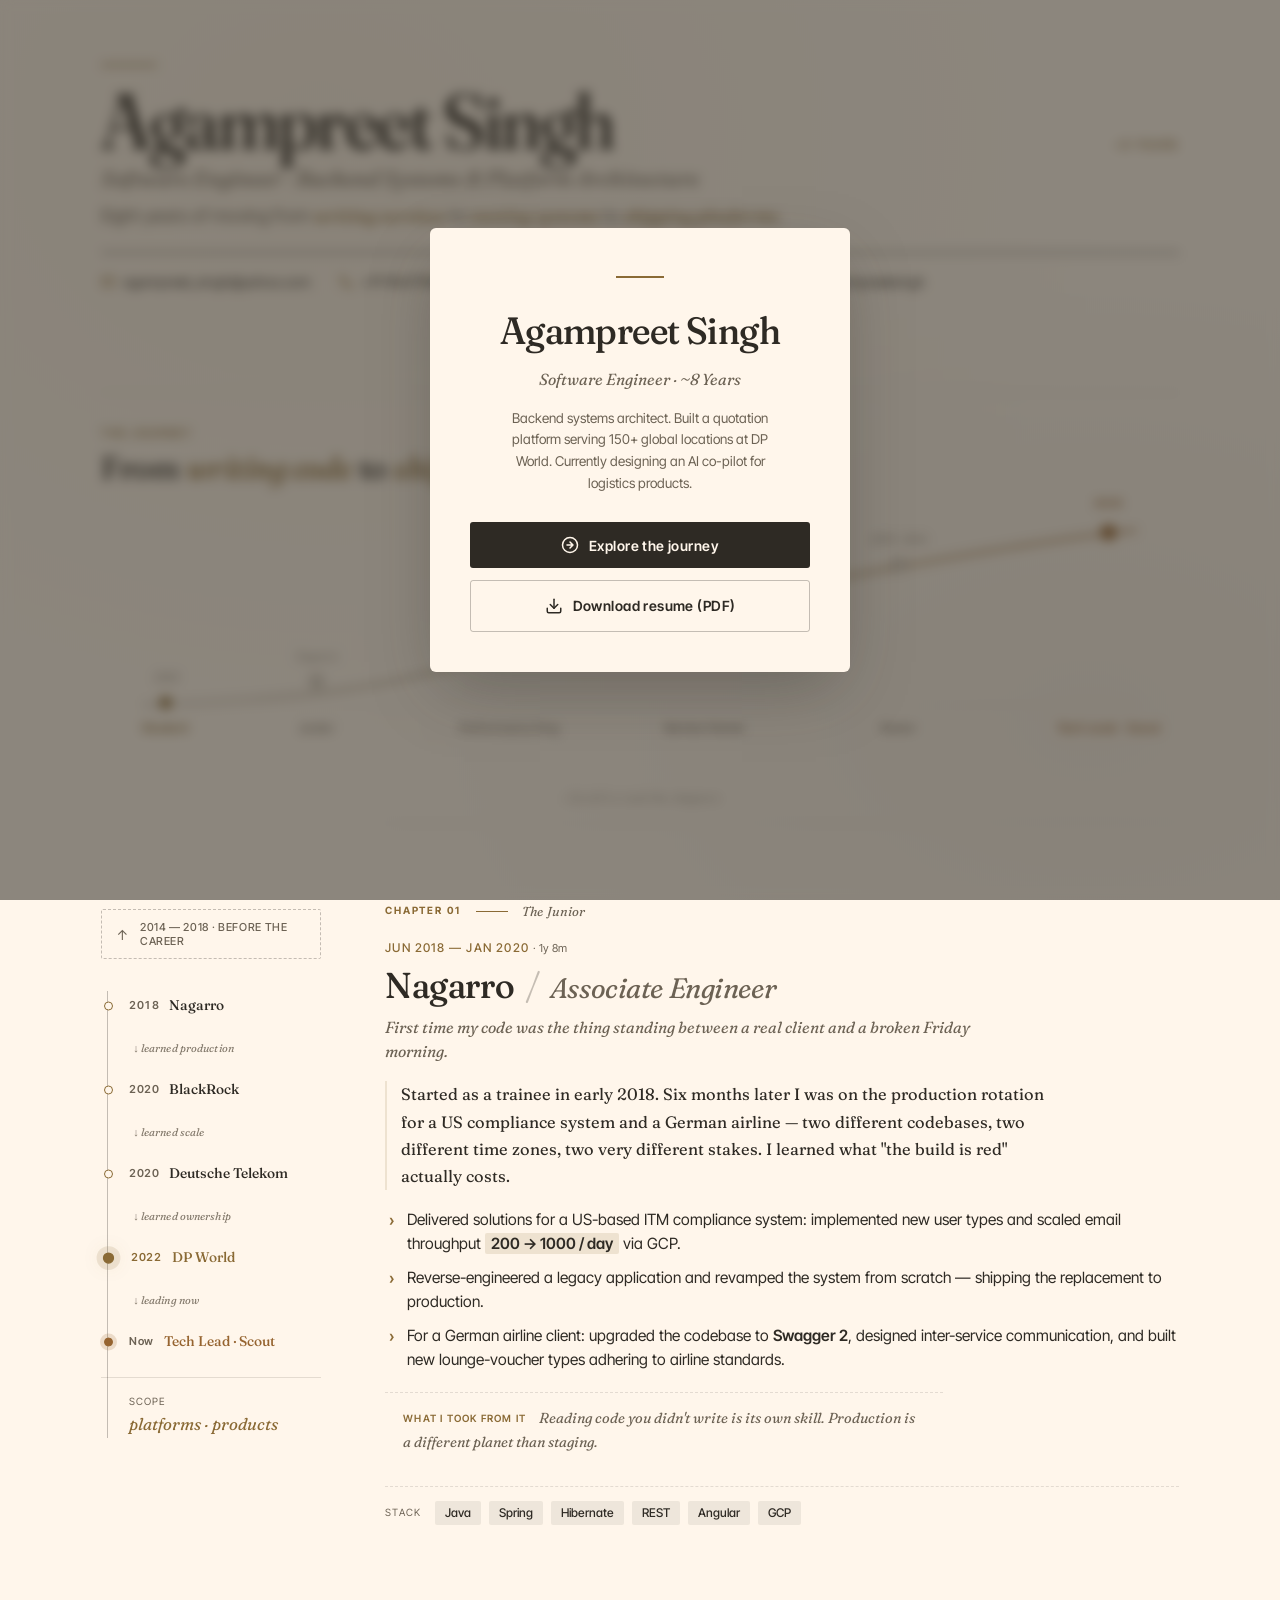
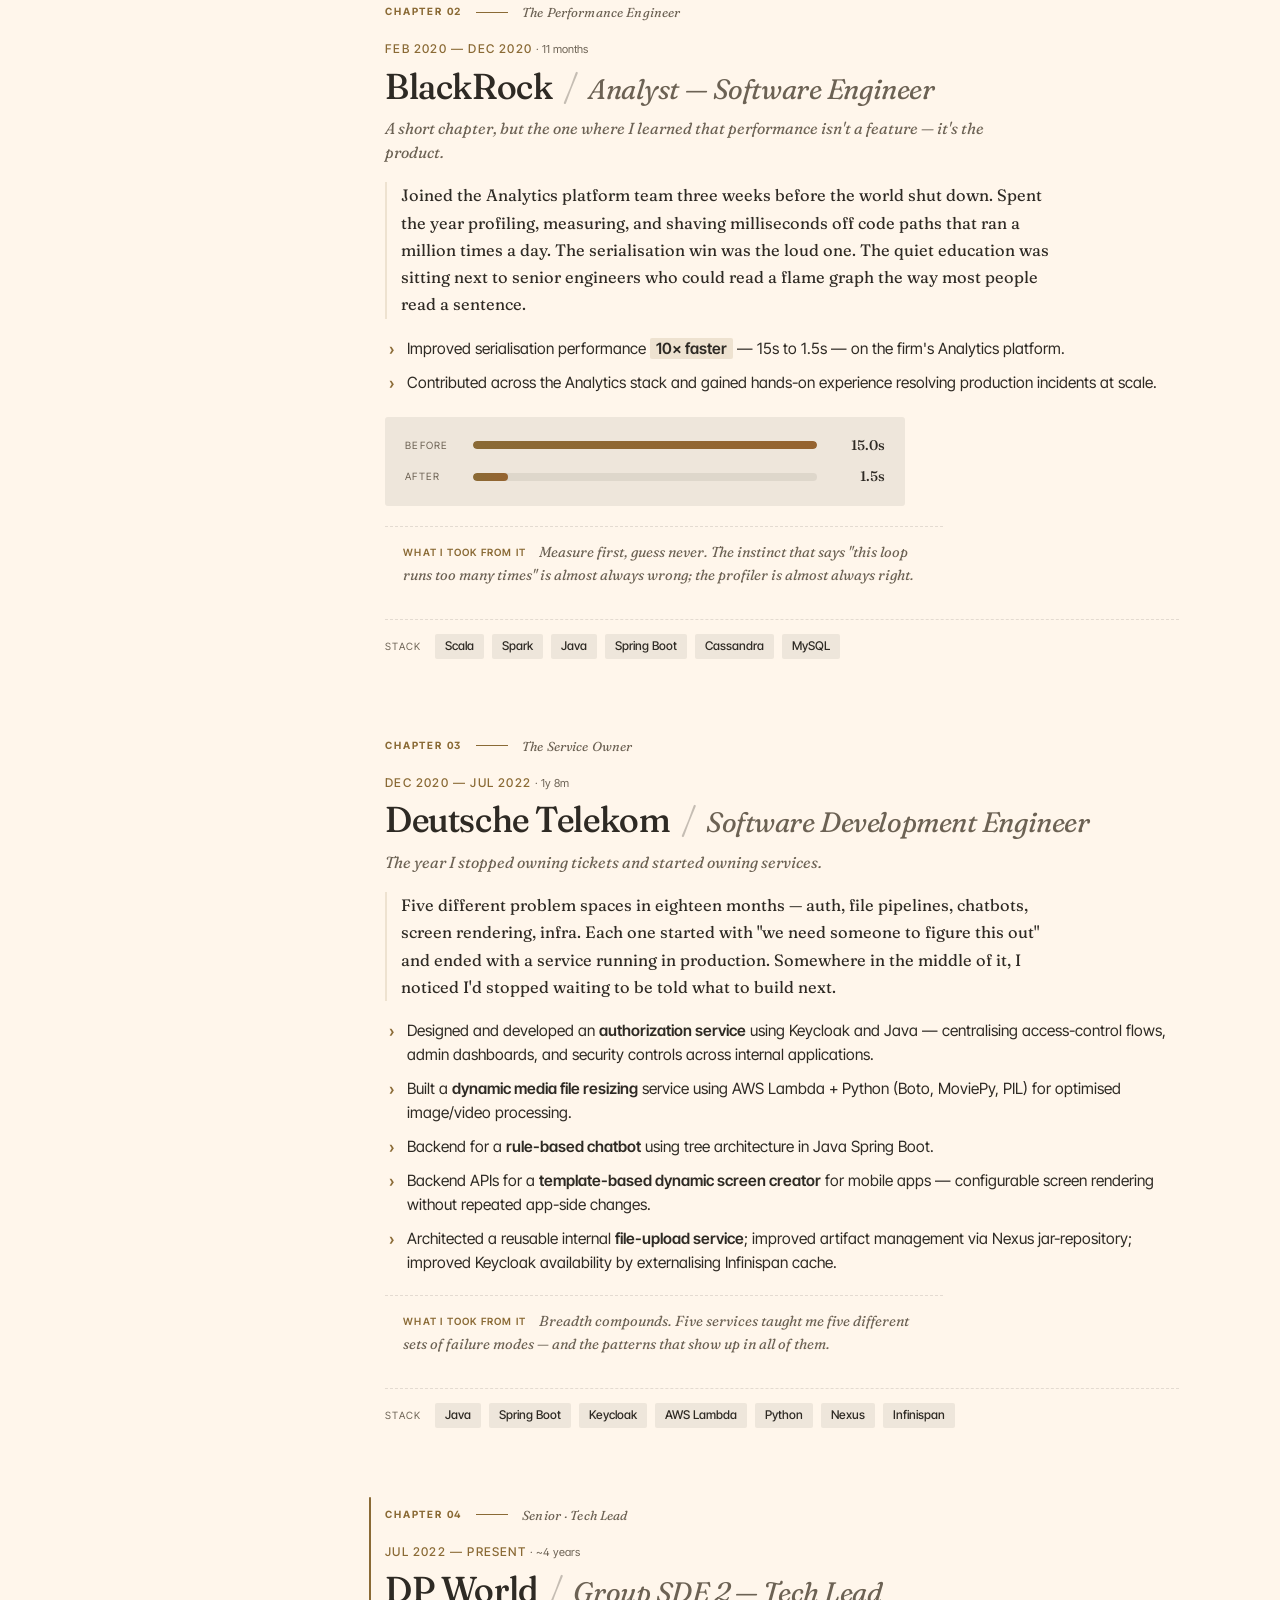
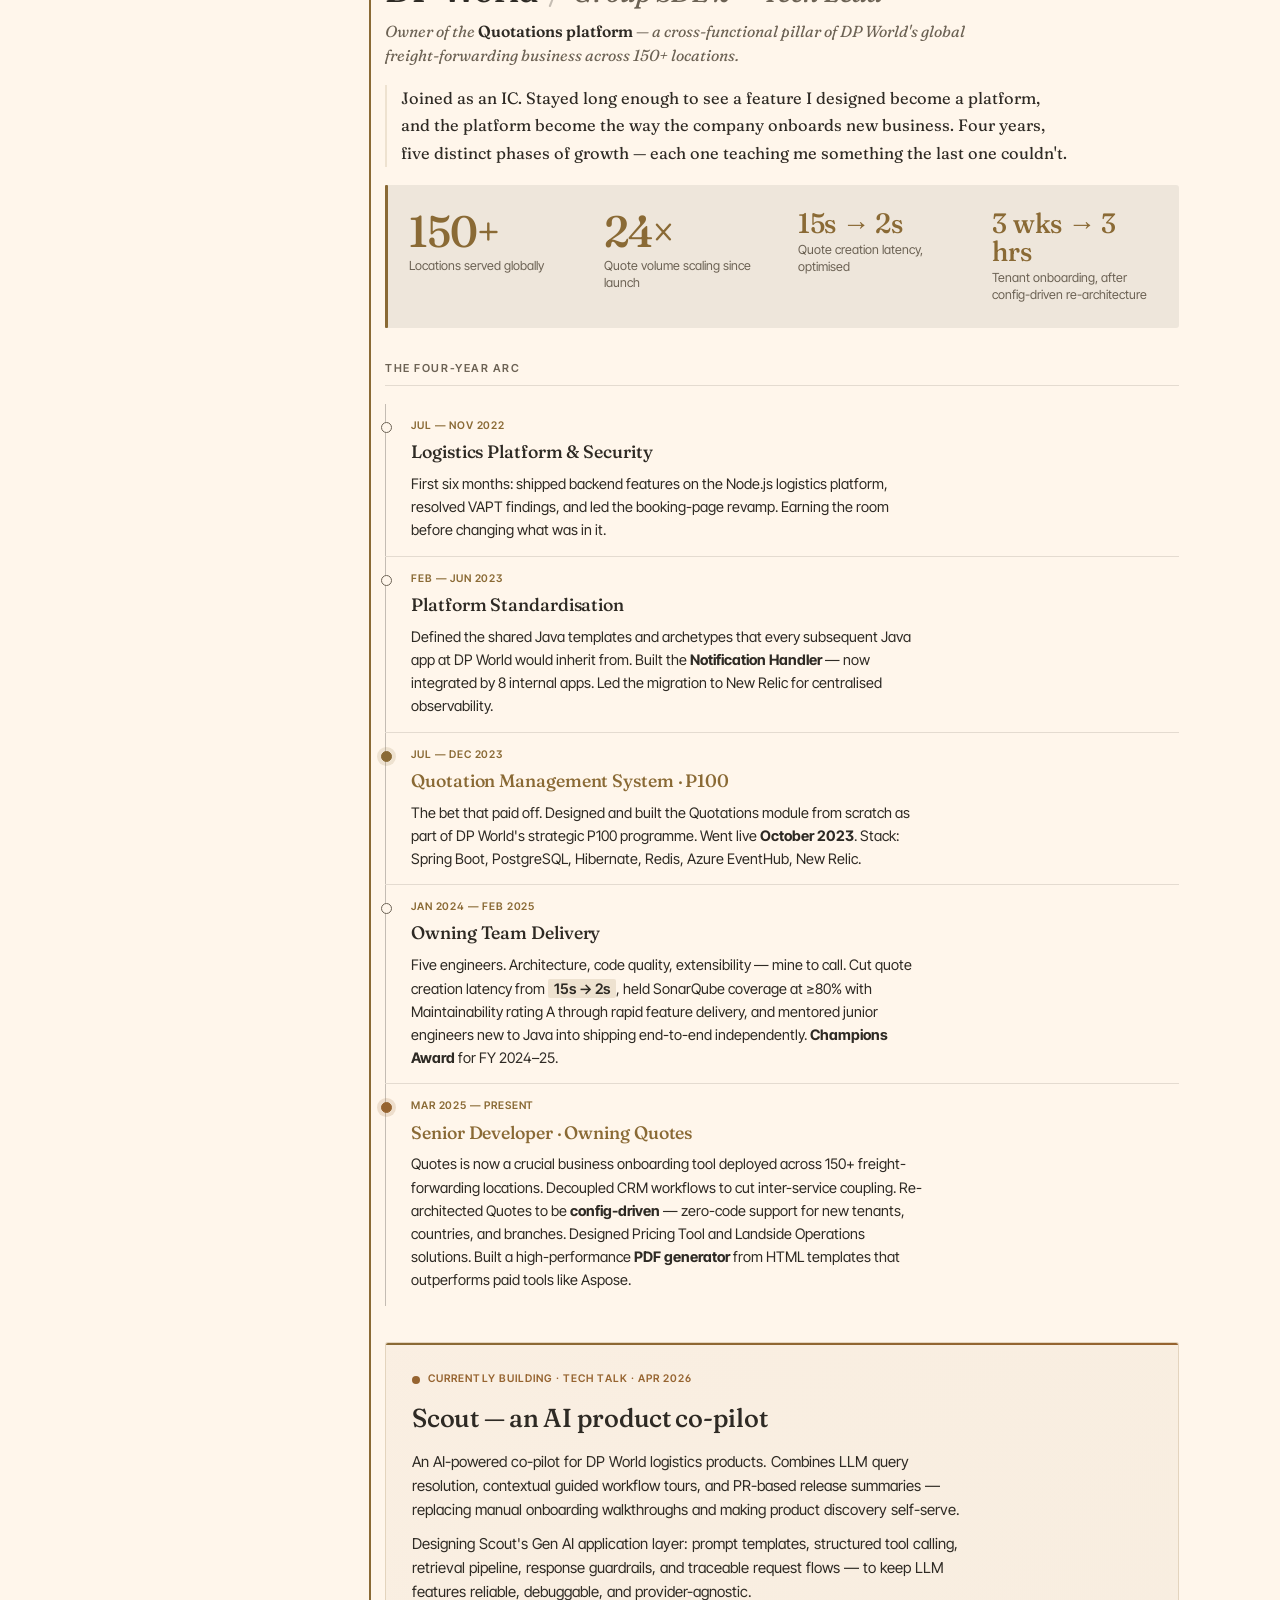
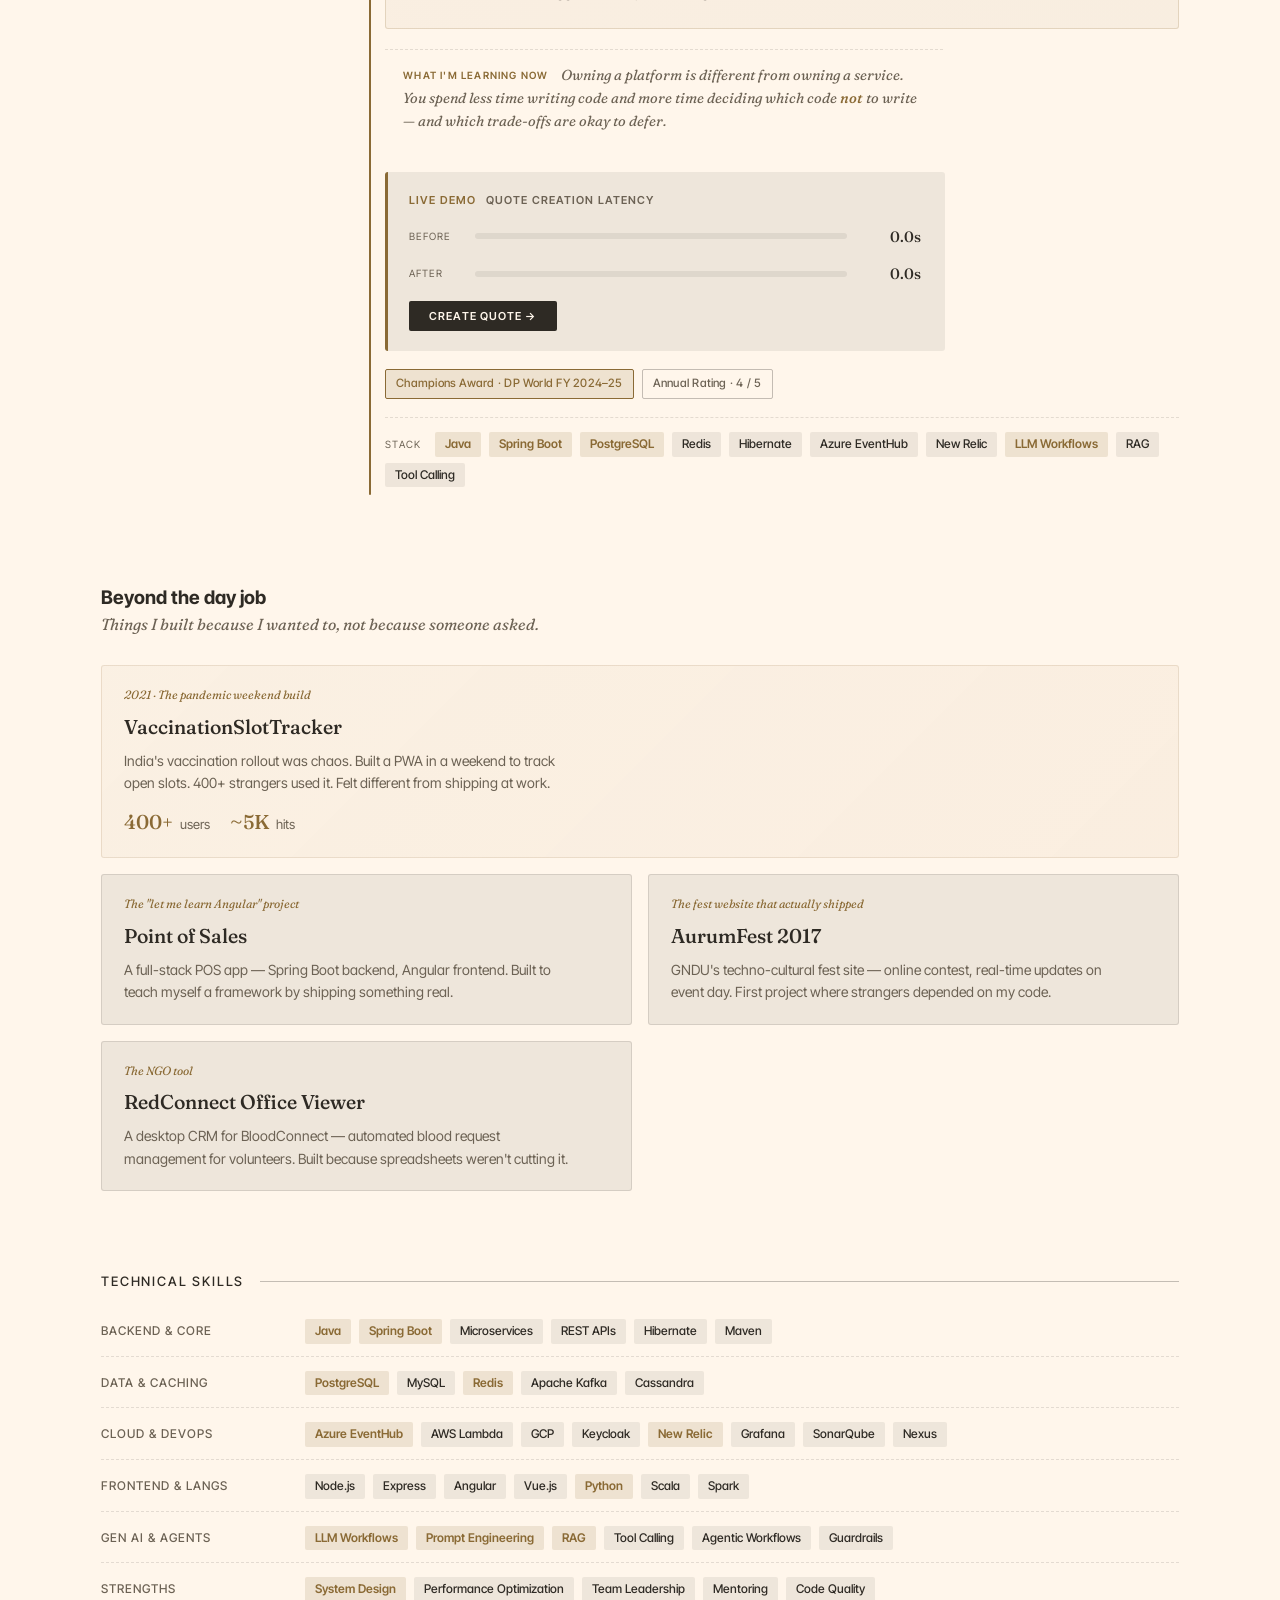
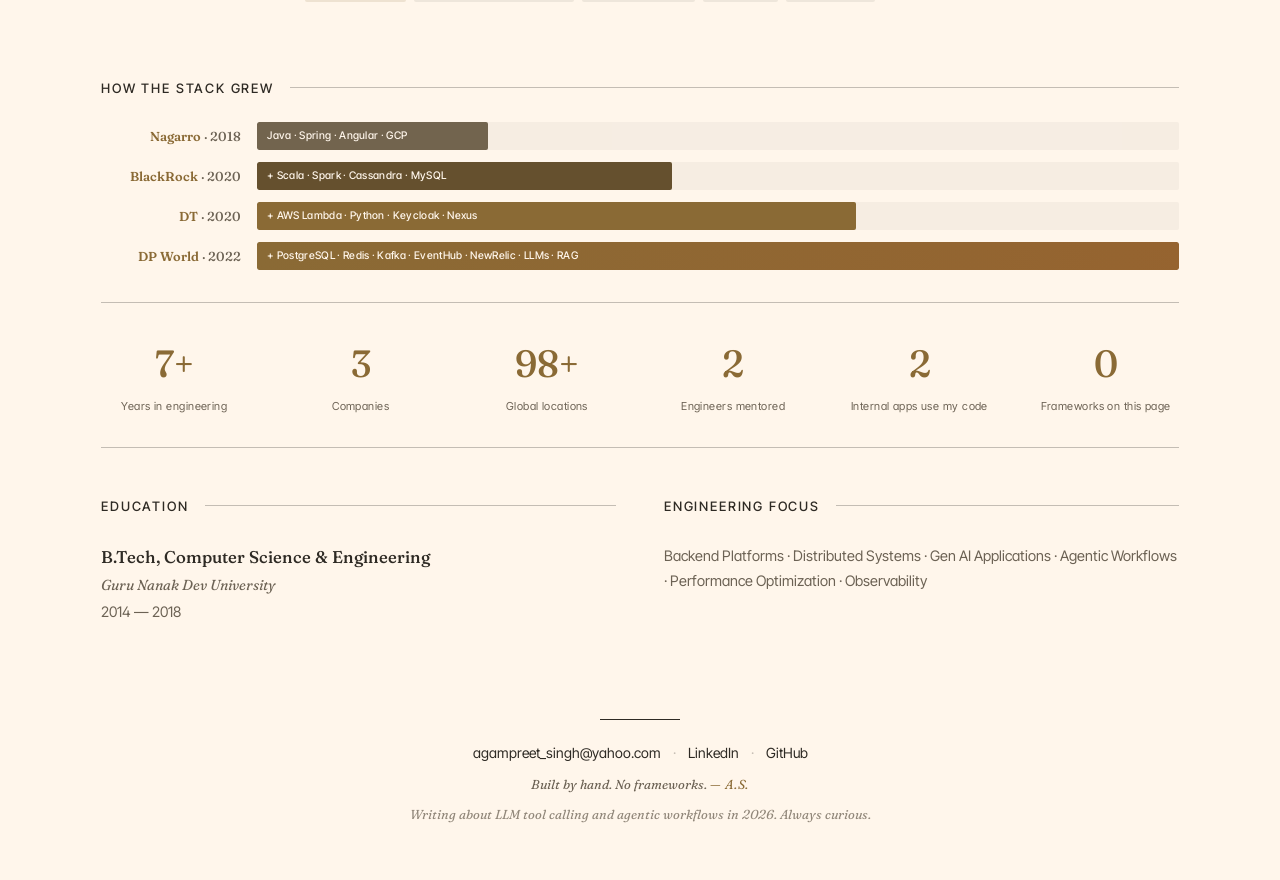
==== commit 3c0506a2: "add custom domain, update favicon with transparent logo, minor index tweaks Co-Authored-By: Claude S" ====
--- a/index.html
+++ b/index.html
@@ -85,10 +85,10 @@
   <link href="https://fonts.googleapis.com/css2?family=Fraunces:ital,opsz,wght,SOFT,WONK@0,9..144,300..700,30..100,0..1;1,9..144,300..700,30..100,0..1&family=Inter+Tight:wght@400;500;600;700&display=swap" rel="stylesheet">
 
   <!-- ═══ FAVICON PLACEHOLDERS (drop your files here) ═══ -->
-  <link rel="icon" href="/favicon.ico" sizes="any">
-  <link rel="icon" type="image/png" sizes="32x32" href="/favicon-32.png">
-  <link rel="icon" type="image/png" sizes="192x192" href="/favicon-192.png">
-  <link rel="apple-touch-icon" sizes="180x180" href="/apple-touch-icon.png">
+  <link rel="icon" href="favicon.ico" sizes="any">
+  <link rel="icon" type="image/png" sizes="32x32" href="favicon-32.png">
+  <link rel="icon" type="image/png" sizes="192x192" href="favicon-192.png">
+  <link rel="apple-touch-icon" sizes="180x180" href="apple-touch-icon.png">
   <link rel="manifest" href="/site.webmanifest">
   <meta name="theme-color" content="#fff6eb">
 
@@ -119,7 +119,7 @@
         <svg width="18" height="18" viewBox="0 0 24 24" fill="none" stroke="currentColor" stroke-width="2" stroke-linecap="round" stroke-linejoin="round"><circle cx="12" cy="12" r="10"/><path d="m12 8 4 4-4 4M8 12h8"/></svg>
         Explore the journey
       </button>
-      <a class="welcome-btn welcome-btn-secondary" href="resume.pdf" download id="welcomeDownload">
+      <a class="welcome-btn welcome-btn-secondary" href="AgampreetSingh_Resume_8YOE.pdf" download id="welcomeDownload">
         <svg width="18" height="18" viewBox="0 0 24 24" fill="none" stroke="currentColor" stroke-width="2" stroke-linecap="round" stroke-linejoin="round"><path d="M21 15v4a2 2 0 0 1-2 2H5a2 2 0 0 1-2-2v-4"/><polyline points="7 10 12 15 17 10"/><line x1="12" y1="15" x2="12" y2="3"/></svg>
         Download resume (PDF)
       </a>
@@ -139,7 +139,7 @@
   <span class="watermark-stage" data-stage-target>The Student</span>
 </div>
 
-<a class="pdf-fab" id="pdfFab" href="resume.pdf" download title="Download Resume PDF" aria-label="Download Resume PDF">
+<a class="pdf-fab" id="pdfFab" href="AgampreetSingh_Resume_8YOE.pdf" download title="Download Resume PDF" aria-label="Download Resume PDF">
   <svg width="20" height="20" viewBox="0 0 24 24" fill="none" stroke="currentColor" stroke-width="2" stroke-linecap="round" stroke-linejoin="round"><path d="M21 15v4a2 2 0 0 1-2 2H5a2 2 0 0 1-2-2v-4"/><polyline points="7 10 12 15 17 10"/><line x1="12" y1="15" x2="12" y2="3"/></svg>
   <span class="pdf-fab-label">PDF</span>
 </a>
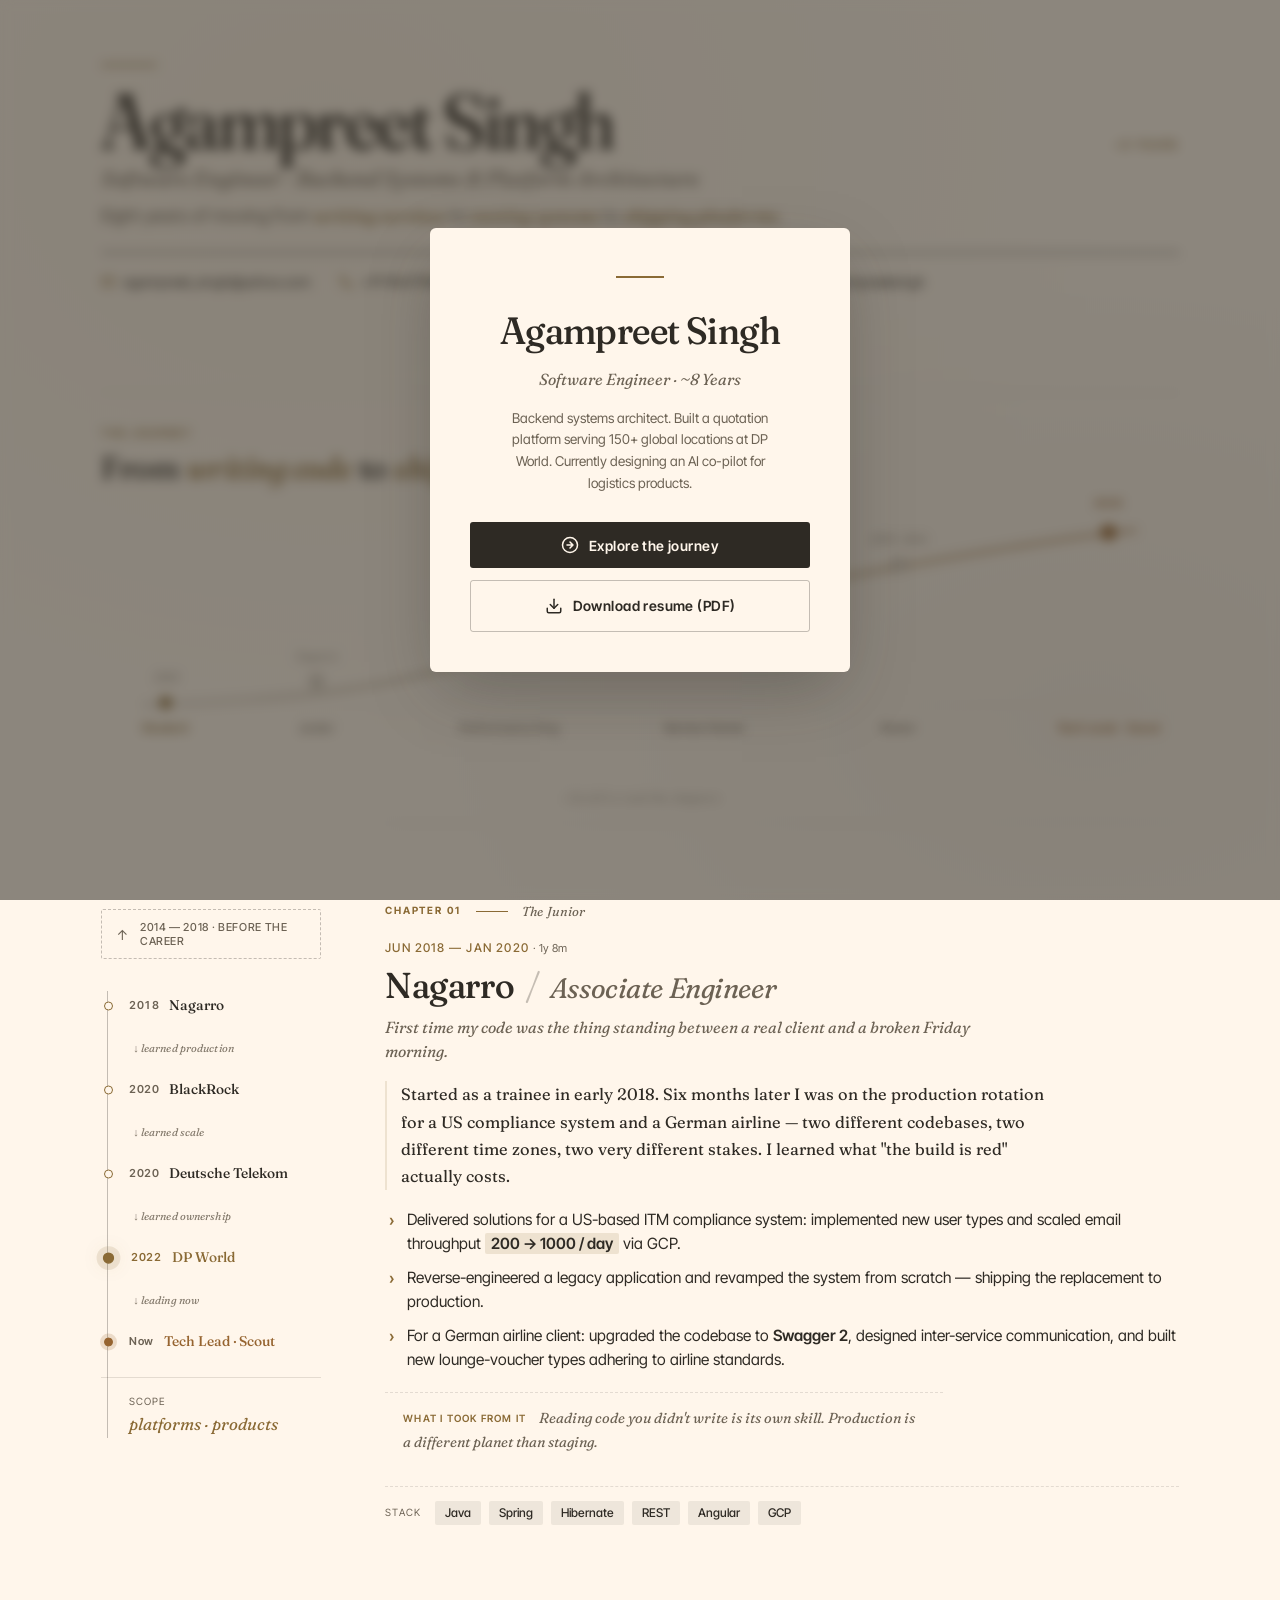
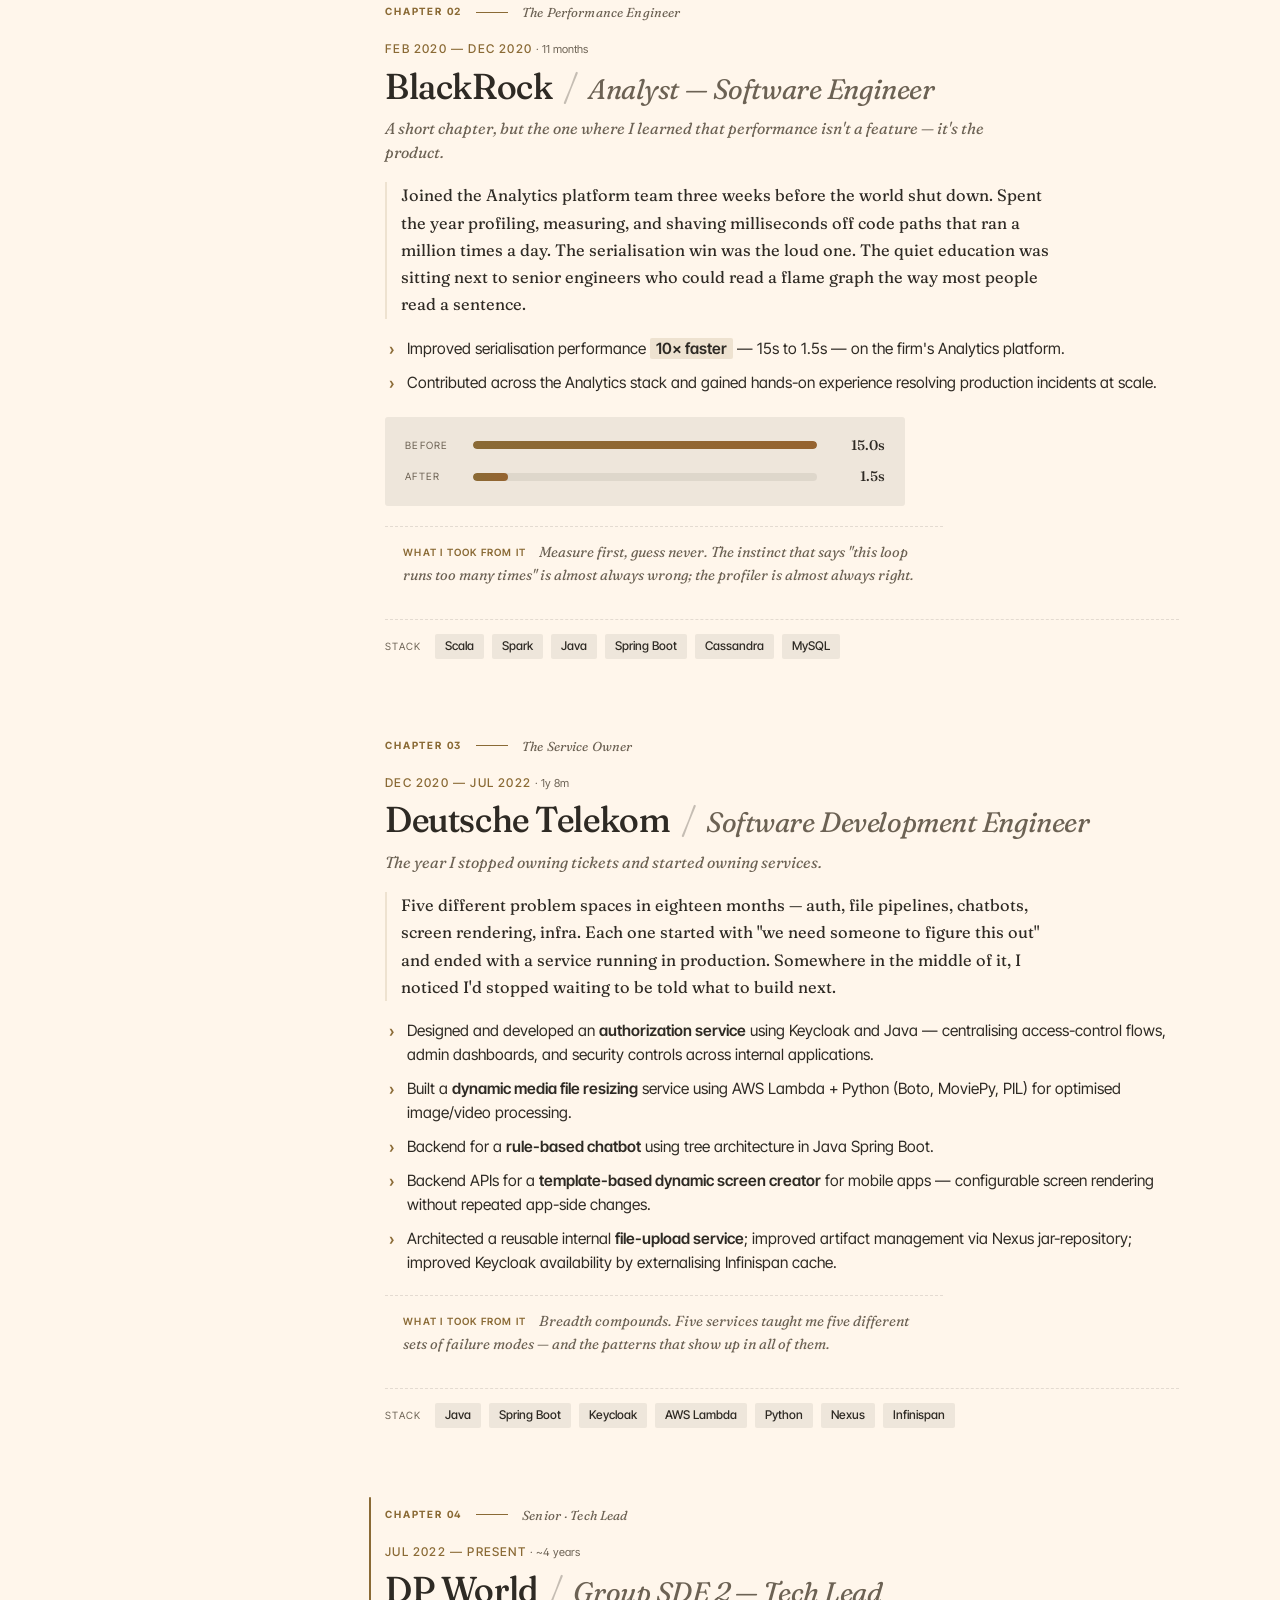
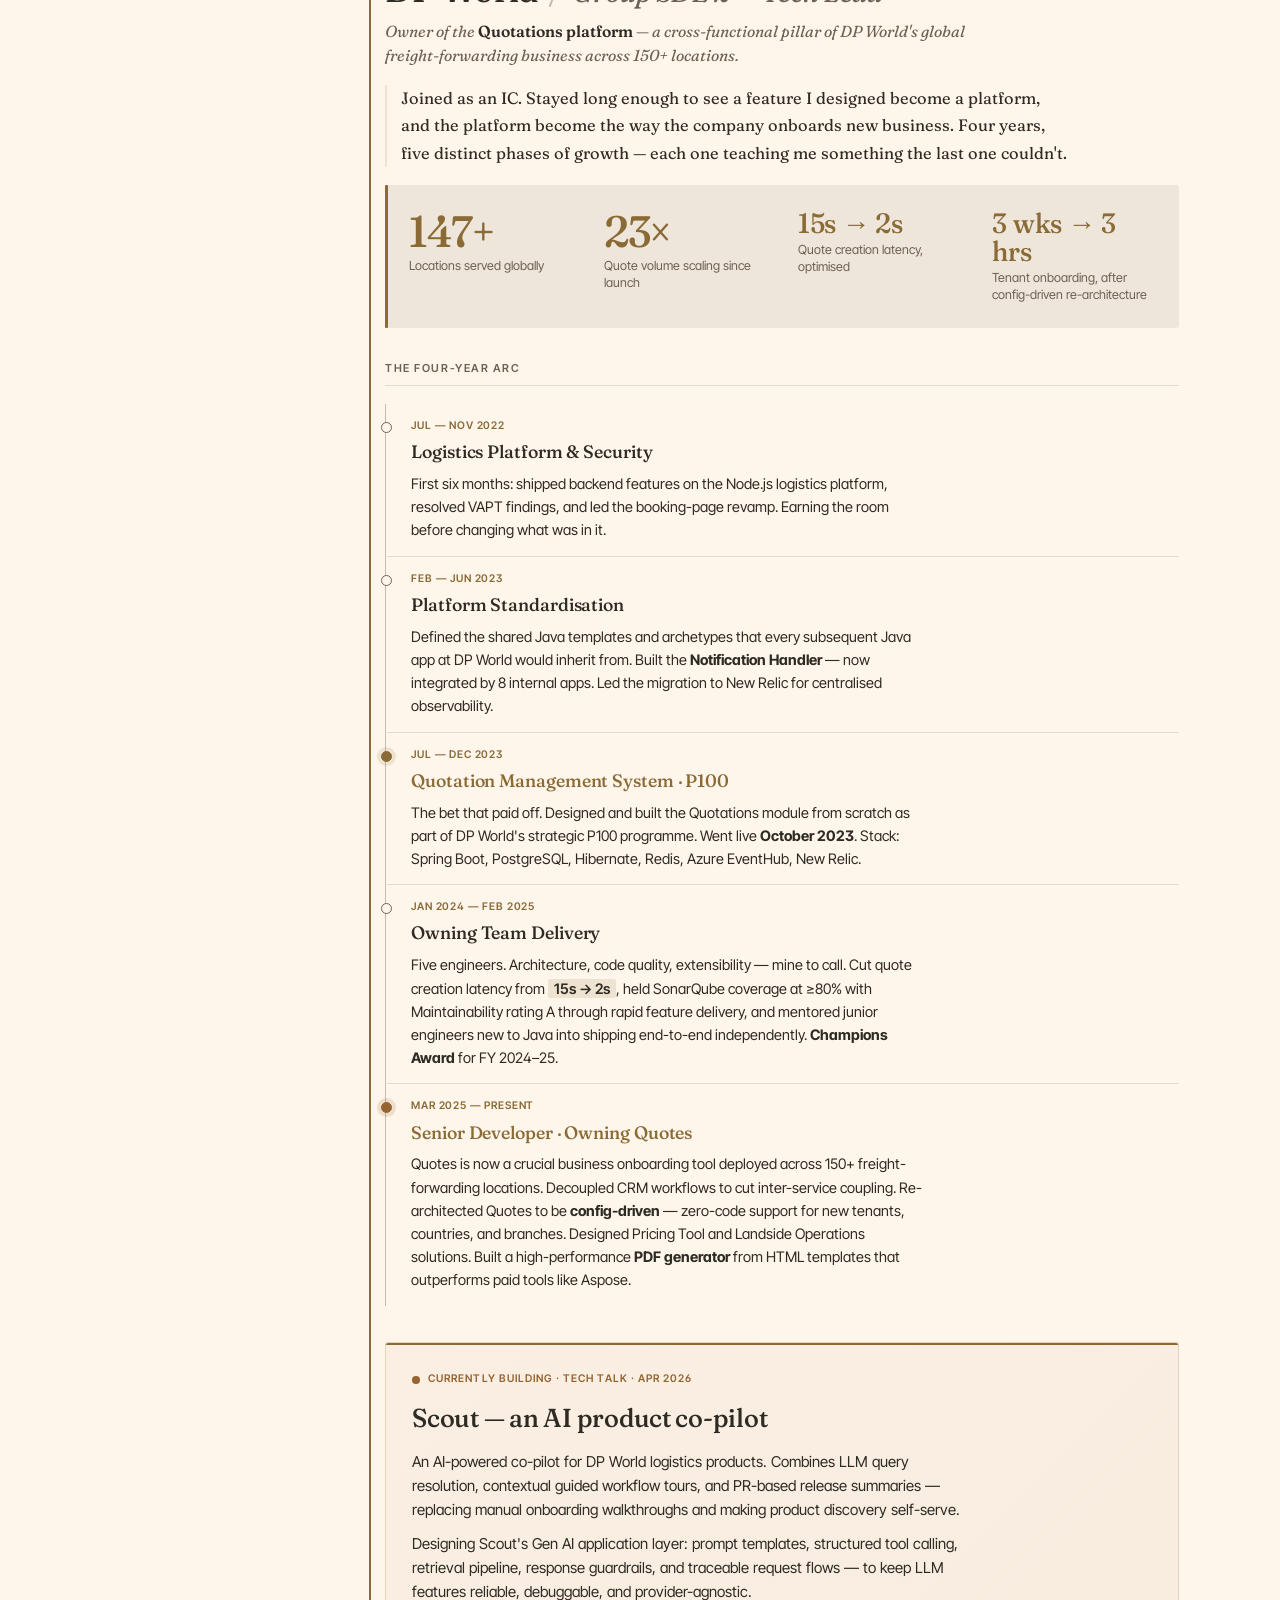
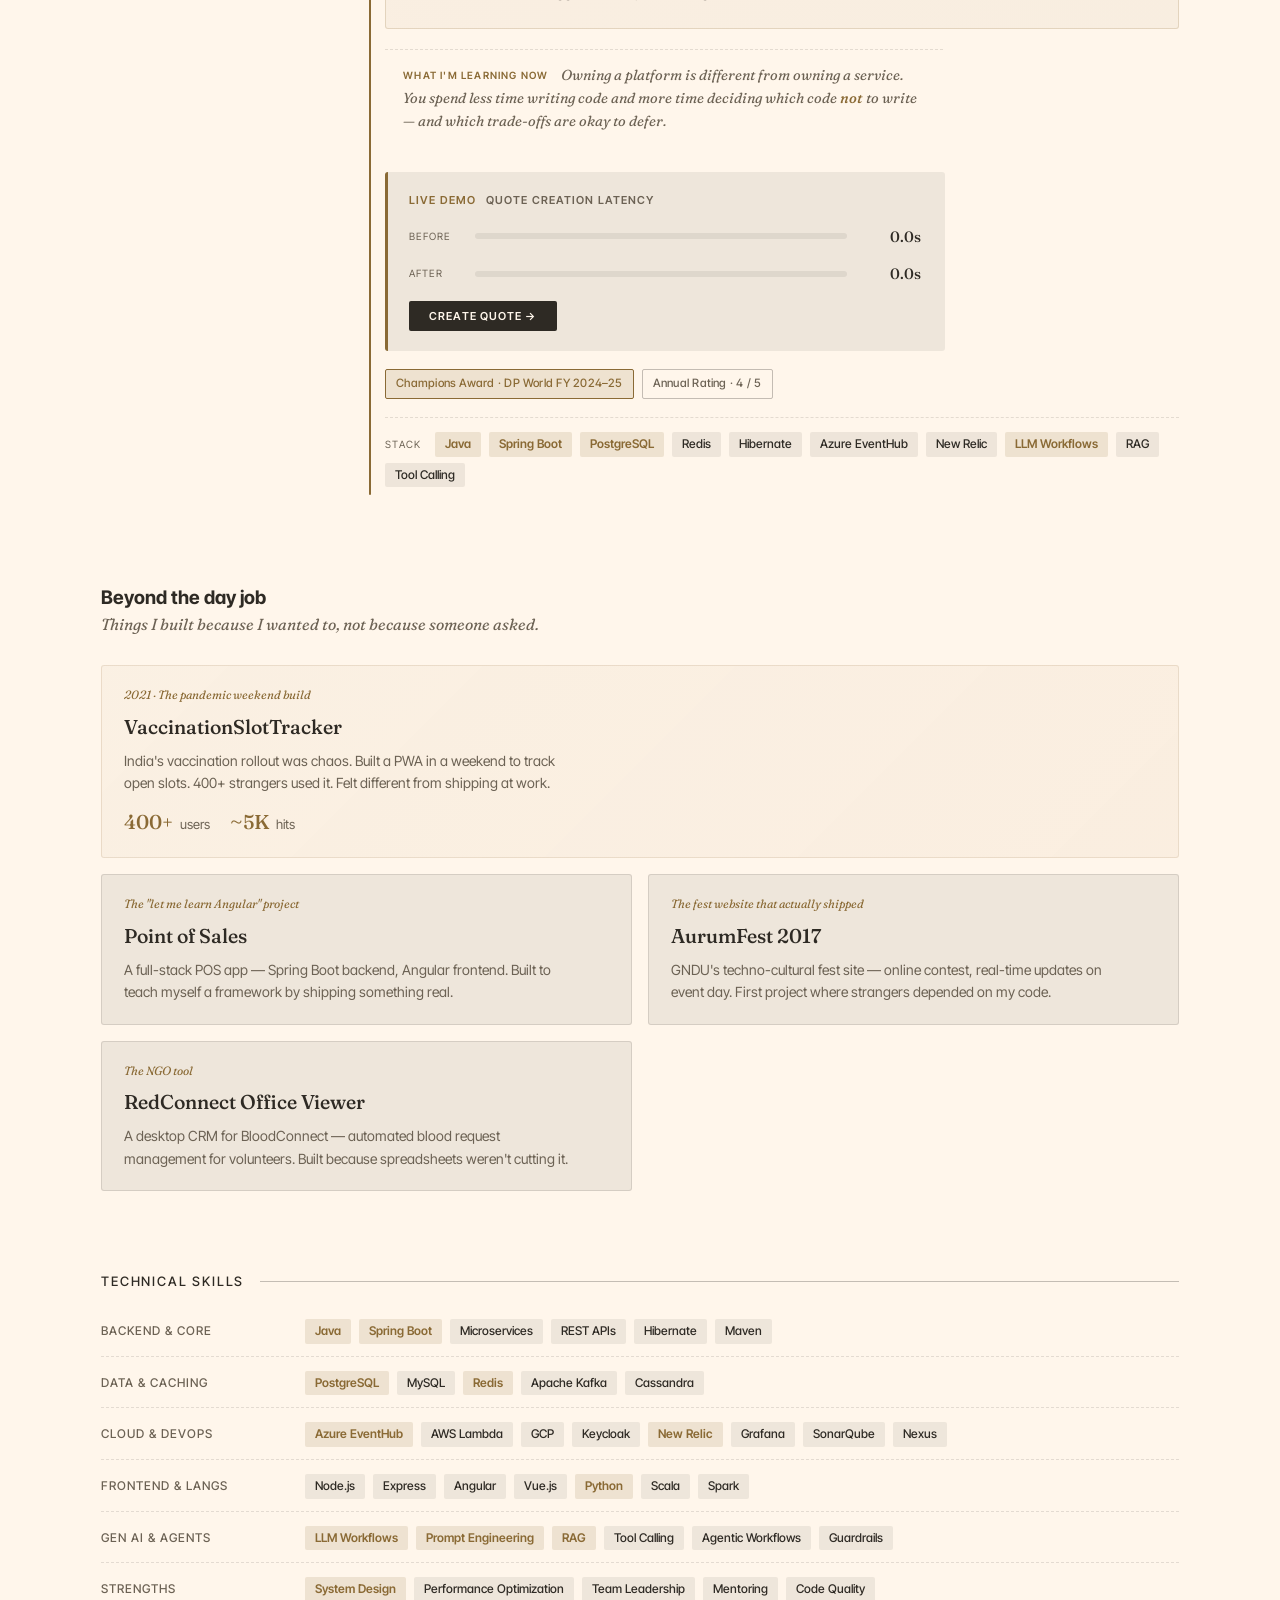
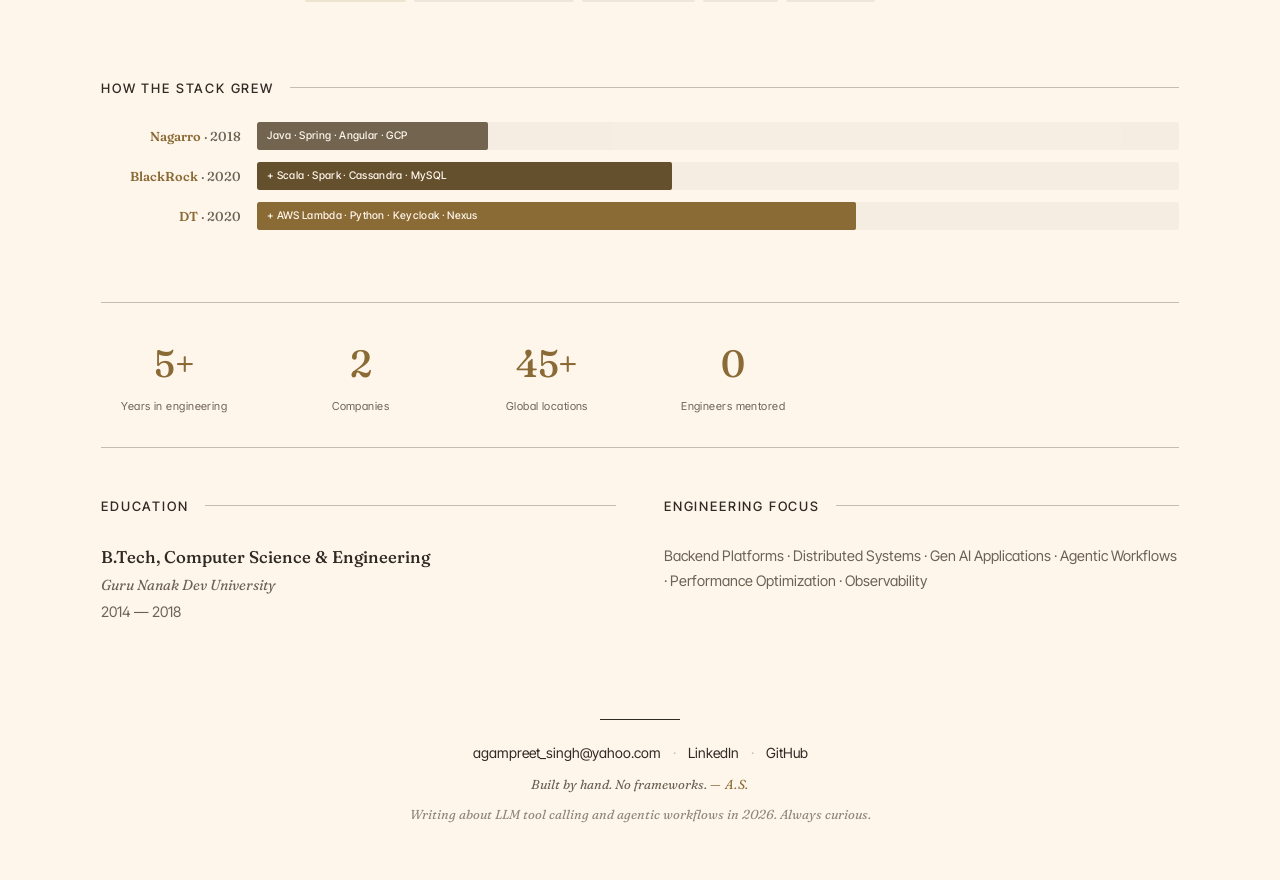
==== commit 96c73044: "add og:image and twitter:image for social link previews Generates a 1200x630 social card from favico" ====
--- a/index.html
+++ b/index.html
@@ -21,13 +21,18 @@
   <meta property="og:url" content="https://agampreetsingh.me/">
   <meta property="og:site_name" content="Agampreet Singh">
   <meta property="og:locale" content="en_GB">
+  <meta property="og:image" content="https://agampreetsingh.me/og-image.png">
+  <meta property="og:image:width" content="1200">
+  <meta property="og:image:height" content="630">
+  <meta property="og:image:alt" content="Agampreet Singh — Software Engineer · Backend Systems & Platform Architecture">
   <meta property="profile:first_name" content="Agampreet">
   <meta property="profile:last_name" content="Singh">
 
   <!-- ═══ TWITTER / X CARD ═══ -->
-  <meta name="twitter:card" content="summary">
+  <meta name="twitter:card" content="summary_large_image">
   <meta name="twitter:title" content="Agampreet Singh — Software Engineer">
   <meta name="twitter:description" content="8+ years. DP World · BlackRock · Deutsche Telekom. Backend systems, platform architecture, Gen AI.">
+  <meta name="twitter:image" content="https://agampreetsingh.me/og-image.png">
   <meta name="twitter:creator" content="@agampreetsingh">
 
   <!-- ═══ STRUCTURED DATA — Person + WebSite ═══ -->
